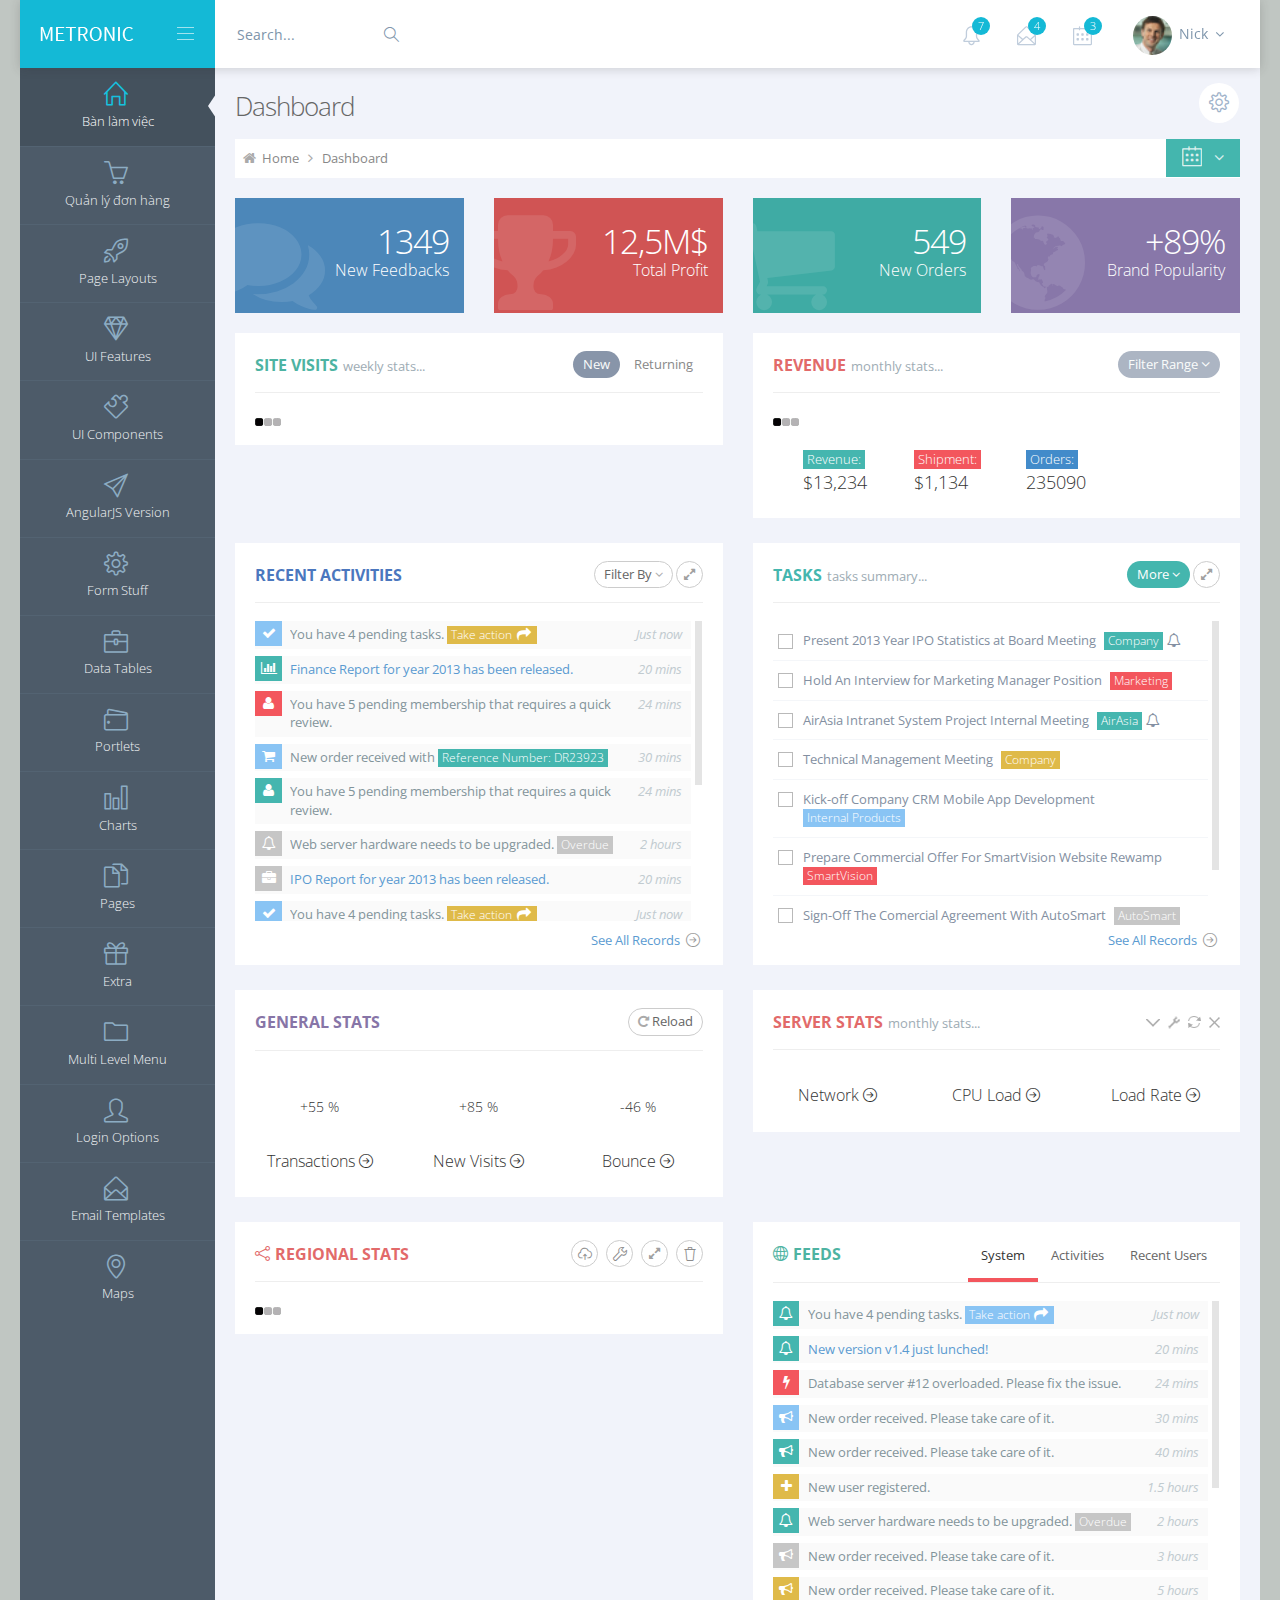
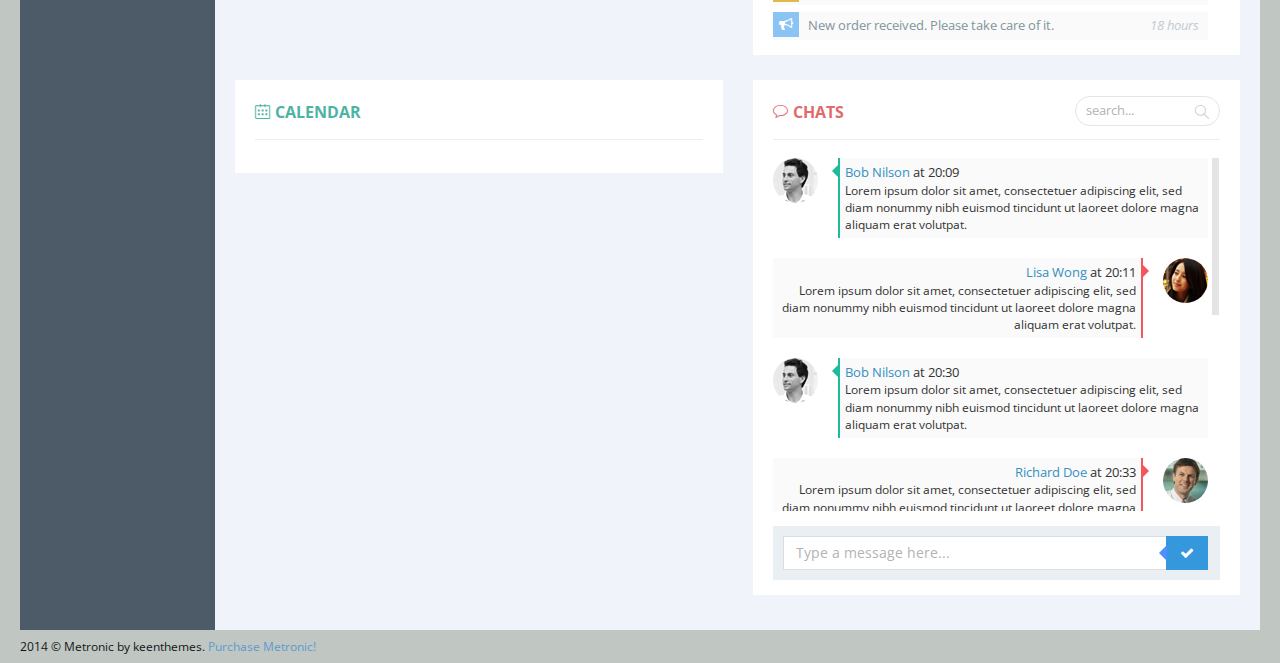
==== backend/index.html @ 4579a117 "frontend" ====
<!DOCTYPE html>
<!-- 
Template Name: Metronic - Responsive Admin Dashboard Template build with Twitter Bootstrap 3.3.4
Version: 3.9.0
Author: KeenThemes
Website: http://www.keenthemes.com/
Contact: support@keenthemes.com
Follow: www.twitter.com/keenthemes
Like: www.facebook.com/keenthemes
Purchase: http://themeforest.net/item/metronic-responsive-admin-dashboard-template/4021469?ref=keenthemes
License: You must have a valid license purchased only from themeforest(the above link) in order to legally use the theme for your project.
-->
<!--[if IE 8]> <html lang="en" class="ie8 no-js"> <![endif]-->
<!--[if IE 9]> <html lang="en" class="ie9 no-js"> <![endif]-->
<!--[if !IE]><!-->
<html lang="en" class="no-js">
<!--<![endif]-->
<!-- BEGIN HEAD -->
<head>
<meta charset="utf-8"/>
<title>Quản lý bảo hiểm</title>
<meta http-equiv="X-UA-Compatible" content="IE=edge">
<meta content="width=device-width, initial-scale=1" name="viewport"/>
<meta content="" name="description"/>
<meta content="" name="author"/>
<!-- BEGIN GLOBAL MANDATORY STYLES -->
<link href="http://fonts.googleapis.com/css?family=Open+Sans:400,300,600,700&subset=all" rel="stylesheet" type="text/css"/>
<link href="../assets/global/plugins/font-awesome/css/font-awesome.min.css" rel="stylesheet" type="text/css"/>
<link href="../assets/global/plugins/simple-line-icons/simple-line-icons.min.css" rel="stylesheet" type="text/css"/>
<link href="../assets/global/plugins/bootstrap/css/bootstrap.min.css" rel="stylesheet" type="text/css"/>
<link href="../assets/global/plugins/uniform/css/uniform.default.css" rel="stylesheet" type="text/css"/>
<link href="../assets/global/plugins/bootstrap-switch/css/bootstrap-switch.min.css" rel="stylesheet" type="text/css"/>
<!-- END GLOBAL MANDATORY STYLES -->
<!-- BEGIN PAGE LEVEL PLUGIN STYLES -->
<link href="../assets/global/plugins/bootstrap-daterangepicker/daterangepicker-bs3.css" rel="stylesheet" type="text/css"/>
<link href="../assets/global/plugins/fullcalendar/fullcalendar.min.css" rel="stylesheet" type="text/css"/>
<link href="../assets/global/plugins/jqvmap/jqvmap/jqvmap.css" rel="stylesheet" type="text/css"/>
<!-- END PAGE LEVEL PLUGIN STYLES -->
<!-- BEGIN PAGE STYLES -->
<link href="../assets/admin/pages/css/tasks.css" rel="stylesheet" type="text/css"/>
<!-- END PAGE STYLES -->
<!-- BEGIN THEME STYLES -->
<!-- DOC: To use 'rounded corners' style just load 'components-rounded.css' stylesheet instead of 'components.css' in the below style tag -->
<link href="../assets/global/css/components.css" id="style_components" rel="stylesheet" type="text/css"/>
<link href="../assets/global/css/plugins.css" rel="stylesheet" type="text/css"/>
<link href="../assets/admin/layout2/css/layout.css" rel="stylesheet" type="text/css"/>
<link href="../assets/admin/layout2/css/themes/grey.css" rel="stylesheet" type="text/css" id="style_color"/>
<link href="../assets/admin/layout2/css/custom.css" rel="stylesheet" type="text/css"/>
<!-- END THEME STYLES -->
<link rel="shortcut icon" href="favicon.ico"/>
</head>
<!-- END HEAD -->
<!-- BEGIN BODY -->
<!-- DOC: Apply "page-header-fixed-mobile" and "page-footer-fixed-mobile" class to body element to force fixed header or footer in mobile devices -->
<!-- DOC: Apply "page-sidebar-closed" class to the body and "page-sidebar-menu-closed" class to the sidebar menu element to hide the sidebar by default -->
<!-- DOC: Apply "page-sidebar-hide" class to the body to make the sidebar completely hidden on toggle -->
<!-- DOC: Apply "page-sidebar-closed-hide-logo" class to the body element to make the logo hidden on sidebar toggle -->
<!-- DOC: Apply "page-sidebar-hide" class to body element to completely hide the sidebar on sidebar toggle -->
<!-- DOC: Apply "page-sidebar-fixed" class to have fixed sidebar -->
<!-- DOC: Apply "page-footer-fixed" class to the body element to have fixed footer -->
<!-- DOC: Apply "page-sidebar-reversed" class to put the sidebar on the right side -->
<!-- DOC: Apply "page-full-width" class to the body element to have full width page without the sidebar menu -->
<body class="page-boxed page-header-fixed page-sidebar-closed-hide-logo page-container-bg-solid page-sidebar-closed-hide-logo">
<!-- BEGIN HEADER -->
<div class="page-header navbar navbar-fixed-top">
	<!-- BEGIN HEADER INNER -->
	<div class="page-header-inner container">
		<!-- BEGIN LOGO -->
		<div class="page-logo">
			<a href="index.html">
			<img src="../assets/admin/layout2/img/logo-default.png" alt="logo" class="logo-default"/>
			</a>
			<div class="menu-toggler sidebar-toggler">
				<!-- DOC: Remove the above "hide" to enable the sidebar toggler button on header -->
			</div>
		</div>
		<!-- END LOGO -->
		<!-- BEGIN RESPONSIVE MENU TOGGLER -->
		<a href="javascript:;" class="menu-toggler responsive-toggler" data-toggle="collapse" data-target=".navbar-collapse">
		</a>
		<!-- END RESPONSIVE MENU TOGGLER -->
		<!-- BEGIN PAGE ACTIONS -->
		<!-- DOC: Remove "hide" class to enable the page header actions -->
		<div class="page-actions hide">
			<div class="btn-group">
				<button type="button" class="btn btn-circle red-pink dropdown-toggle" data-toggle="dropdown">
				<i class="icon-bar-chart"></i>&nbsp;<span class="hidden-sm hidden-xs">New&nbsp;</span>&nbsp;<i class="fa fa-angle-down"></i>
				</button>
				<ul class="dropdown-menu" role="menu">
					<li>
						<a href="javascript:;">
						<i class="icon-user"></i> New User </a>
					</li>
					<li>
						<a href="javascript:;">
						<i class="icon-present"></i> New Event <span class="badge badge-success">4</span>
						</a>
					</li>
					<li>
						<a href="javascript:;">
						<i class="icon-basket"></i> New order </a>
					</li>
					<li class="divider">
					</li>
					<li>
						<a href="javascript:;">
						<i class="icon-flag"></i> Pending Orders <span class="badge badge-danger">4</span>
						</a>
					</li>
					<li>
						<a href="javascript:;">
						<i class="icon-users"></i> Pending Users <span class="badge badge-warning">12</span>
						</a>
					</li>
				</ul>
			</div>
			<div class="btn-group">
				<button type="button" class="btn btn-circle green-haze dropdown-toggle" data-toggle="dropdown">
				<i class="icon-bell"></i>&nbsp;<span class="hidden-sm hidden-xs">Post&nbsp;</span>&nbsp;<i class="fa fa-angle-down"></i>
				</button>
				<ul class="dropdown-menu" role="menu">
					<li>
						<a href="javascript:;">
						<i class="icon-docs"></i> New Post </a>
					</li>
					<li>
						<a href="javascript:;">
						<i class="icon-tag"></i> New Comment </a>
					</li>
					<li>
						<a href="javascript:;">
						<i class="icon-share"></i> Share </a>
					</li>
					<li class="divider">
					</li>
					<li>
						<a href="javascript:;">
						<i class="icon-flag"></i> Comments <span class="badge badge-success">4</span>
						</a>
					</li>
					<li>
						<a href="javascript:;">
						<i class="icon-users"></i> Feedbacks <span class="badge badge-danger">2</span>
						</a>
					</li>
				</ul>
			</div>
		</div>
		<!-- END PAGE ACTIONS -->
		<!-- BEGIN PAGE TOP -->
		<div class="page-top">
			<!-- BEGIN HEADER SEARCH BOX -->
			<!-- DOC: Apply "search-form-expanded" right after the "search-form" class to have half expanded search box -->
			<form class="search-form search-form-expanded" action="extra_search.html" method="GET">
				<div class="input-group">
					<input type="text" class="form-control" placeholder="Search..." name="query">
					<span class="input-group-btn">
					<a href="javascript:;" class="btn submit"><i class="icon-magnifier"></i></a>
					</span>
				</div>
			</form>
			<!-- END HEADER SEARCH BOX -->
			<!-- BEGIN TOP NAVIGATION MENU -->
			<div class="top-menu">
				<ul class="nav navbar-nav pull-right">
					<!-- BEGIN NOTIFICATION DROPDOWN -->
					<!-- DOC: Apply "dropdown-dark" class after below "dropdown-extended" to change the dropdown styte -->
					<li class="dropdown dropdown-extended dropdown-notification" id="header_notification_bar">
						<a href="javascript:;" class="dropdown-toggle" data-toggle="dropdown" data-hover="dropdown" data-close-others="true">
						<i class="icon-bell"></i>
						<span class="badge badge-default">
						7 </span>
						</a>
						<ul class="dropdown-menu">
							<li class="external">
								<h3><span class="bold">12 pending</span> notifications</h3>
								<a href="extra_profile.html">view all</a>
							</li>
							<li>
								<ul class="dropdown-menu-list scroller" style="height: 250px;" data-handle-color="#637283">
									<li>
										<a href="javascript:;">
										<span class="time">just now</span>
										<span class="details">
										<span class="label label-sm label-icon label-success">
										<i class="fa fa-plus"></i>
										</span>
										New user registered. </span>
										</a>
									</li>
									<li>
										<a href="javascript:;">
										<span class="time">3 mins</span>
										<span class="details">
										<span class="label label-sm label-icon label-danger">
										<i class="fa fa-bolt"></i>
										</span>
										Server #12 overloaded. </span>
										</a>
									</li>
									<li>
										<a href="javascript:;">
										<span class="time">10 mins</span>
										<span class="details">
										<span class="label label-sm label-icon label-warning">
										<i class="fa fa-bell-o"></i>
										</span>
										Server #2 not responding. </span>
										</a>
									</li>
									<li>
										<a href="javascript:;">
										<span class="time">14 hrs</span>
										<span class="details">
										<span class="label label-sm label-icon label-info">
										<i class="fa fa-bullhorn"></i>
										</span>
										Application error. </span>
										</a>
									</li>
									<li>
										<a href="javascript:;">
										<span class="time">2 days</span>
										<span class="details">
										<span class="label label-sm label-icon label-danger">
										<i class="fa fa-bolt"></i>
										</span>
										Database overloaded 68%. </span>
										</a>
									</li>
									<li>
										<a href="javascript:;">
										<span class="time">3 days</span>
										<span class="details">
										<span class="label label-sm label-icon label-danger">
										<i class="fa fa-bolt"></i>
										</span>
										A user IP blocked. </span>
										</a>
									</li>
									<li>
										<a href="javascript:;">
										<span class="time">4 days</span>
										<span class="details">
										<span class="label label-sm label-icon label-warning">
										<i class="fa fa-bell-o"></i>
										</span>
										Storage Server #4 not responding dfdfdfd. </span>
										</a>
									</li>
									<li>
										<a href="javascript:;">
										<span class="time">5 days</span>
										<span class="details">
										<span class="label label-sm label-icon label-info">
										<i class="fa fa-bullhorn"></i>
										</span>
										System Error. </span>
										</a>
									</li>
									<li>
										<a href="javascript:;">
										<span class="time">9 days</span>
										<span class="details">
										<span class="label label-sm label-icon label-danger">
										<i class="fa fa-bolt"></i>
										</span>
										Storage server failed. </span>
										</a>
									</li>
								</ul>
							</li>
						</ul>
					</li>
					<!-- END NOTIFICATION DROPDOWN -->
					<!-- BEGIN INBOX DROPDOWN -->
					<!-- DOC: Apply "dropdown-dark" class after below "dropdown-extended" to change the dropdown styte -->
					<li class="dropdown dropdown-extended dropdown-inbox" id="header_inbox_bar">
						<a href="javascript:;" class="dropdown-toggle" data-toggle="dropdown" data-hover="dropdown" data-close-others="true">
						<i class="icon-envelope-open"></i>
						<span class="badge badge-default">
						4 </span>
						</a>
						<ul class="dropdown-menu">
							<li class="external">
								<h3>You have <span class="bold">7 New</span> Messages</h3>
								<a href="page_inbox.html">view all</a>
							</li>
							<li>
								<ul class="dropdown-menu-list scroller" style="height: 275px;" data-handle-color="#637283">
									<li>
										<a href="inbox.html?a=view">
										<span class="photo">
										<img src="../assets/admin/layout3/img/avatar2.jpg" class="img-circle" alt="">
										</span>
										<span class="subject">
										<span class="from">
										Lisa Wong </span>
										<span class="time">Just Now </span>
										</span>
										<span class="message">
										Vivamus sed auctor nibh congue nibh. auctor nibh auctor nibh... </span>
										</a>
									</li>
									<li>
										<a href="inbox.html?a=view">
										<span class="photo">
										<img src="../assets/admin/layout3/img/avatar3.jpg" class="img-circle" alt="">
										</span>
										<span class="subject">
										<span class="from">
										Richard Doe </span>
										<span class="time">16 mins </span>
										</span>
										<span class="message">
										Vivamus sed congue nibh auctor nibh congue nibh. auctor nibh auctor nibh... </span>
										</a>
									</li>
									<li>
										<a href="inbox.html?a=view">
										<span class="photo">
										<img src="../assets/admin/layout3/img/avatar1.jpg" class="img-circle" alt="">
										</span>
										<span class="subject">
										<span class="from">
										Bob Nilson </span>
										<span class="time">2 hrs </span>
										</span>
										<span class="message">
										Vivamus sed nibh auctor nibh congue nibh. auctor nibh auctor nibh... </span>
										</a>
									</li>
									<li>
										<a href="inbox.html?a=view">
										<span class="photo">
										<img src="../assets/admin/layout3/img/avatar2.jpg" class="img-circle" alt="">
										</span>
										<span class="subject">
										<span class="from">
										Lisa Wong </span>
										<span class="time">40 mins </span>
										</span>
										<span class="message">
										Vivamus sed auctor 40% nibh congue nibh... </span>
										</a>
									</li>
									<li>
										<a href="inbox.html?a=view">
										<span class="photo">
										<img src="../assets/admin/layout3/img/avatar3.jpg" class="img-circle" alt="">
										</span>
										<span class="subject">
										<span class="from">
										Richard Doe </span>
										<span class="time">46 mins </span>
										</span>
										<span class="message">
										Vivamus sed congue nibh auctor nibh congue nibh. auctor nibh auctor nibh... </span>
										</a>
									</li>
								</ul>
							</li>
						</ul>
					</li>
					<!-- END INBOX DROPDOWN -->
					<!-- BEGIN TODO DROPDOWN -->
					<!-- DOC: Apply "dropdown-dark" class after below "dropdown-extended" to change the dropdown styte -->
					<li class="dropdown dropdown-extended dropdown-tasks" id="header_task_bar">
						<a href="javascript:;" class="dropdown-toggle" data-toggle="dropdown" data-hover="dropdown" data-close-others="true">
						<i class="icon-calendar"></i>
						<span class="badge badge-default">
						3 </span>
						</a>
						<ul class="dropdown-menu extended tasks">
							<li class="external">
								<h3>You have <span class="bold">12 pending</span> tasks</h3>
								<a href="page_todo.html">view all</a>
							</li>
							<li>
								<ul class="dropdown-menu-list scroller" style="height: 275px;" data-handle-color="#637283">
									<li>
										<a href="javascript:;">
										<span class="task">
										<span class="desc">New release v1.2 </span>
										<span class="percent">30%</span>
										</span>
										<span class="progress">
										<span style="width: 40%;" class="progress-bar progress-bar-success" aria-valuenow="40" aria-valuemin="0" aria-valuemax="100"><span class="sr-only">40% Complete</span></span>
										</span>
										</a>
									</li>
									<li>
										<a href="javascript:;">
										<span class="task">
										<span class="desc">Application deployment</span>
										<span class="percent">65%</span>
										</span>
										<span class="progress">
										<span style="width: 65%;" class="progress-bar progress-bar-danger" aria-valuenow="65" aria-valuemin="0" aria-valuemax="100"><span class="sr-only">65% Complete</span></span>
										</span>
										</a>
									</li>
									<li>
										<a href="javascript:;">
										<span class="task">
										<span class="desc">Mobile app release</span>
										<span class="percent">98%</span>
										</span>
										<span class="progress">
										<span style="width: 98%;" class="progress-bar progress-bar-success" aria-valuenow="98" aria-valuemin="0" aria-valuemax="100"><span class="sr-only">98% Complete</span></span>
										</span>
										</a>
									</li>
									<li>
										<a href="javascript:;">
										<span class="task">
										<span class="desc">Database migration</span>
										<span class="percent">10%</span>
										</span>
										<span class="progress">
										<span style="width: 10%;" class="progress-bar progress-bar-warning" aria-valuenow="10" aria-valuemin="0" aria-valuemax="100"><span class="sr-only">10% Complete</span></span>
										</span>
										</a>
									</li>
									<li>
										<a href="javascript:;">
										<span class="task">
										<span class="desc">Web server upgrade</span>
										<span class="percent">58%</span>
										</span>
										<span class="progress">
										<span style="width: 58%;" class="progress-bar progress-bar-info" aria-valuenow="58" aria-valuemin="0" aria-valuemax="100"><span class="sr-only">58% Complete</span></span>
										</span>
										</a>
									</li>
									<li>
										<a href="javascript:;">
										<span class="task">
										<span class="desc">Mobile development</span>
										<span class="percent">85%</span>
										</span>
										<span class="progress">
										<span style="width: 85%;" class="progress-bar progress-bar-success" aria-valuenow="85" aria-valuemin="0" aria-valuemax="100"><span class="sr-only">85% Complete</span></span>
										</span>
										</a>
									</li>
									<li>
										<a href="javascript:;">
										<span class="task">
										<span class="desc">New UI release</span>
										<span class="percent">38%</span>
										</span>
										<span class="progress progress-striped">
										<span style="width: 38%;" class="progress-bar progress-bar-important" aria-valuenow="18" aria-valuemin="0" aria-valuemax="100"><span class="sr-only">38% Complete</span></span>
										</span>
										</a>
									</li>
								</ul>
							</li>
						</ul>
					</li>
					<!-- END TODO DROPDOWN -->
					<!-- BEGIN USER LOGIN DROPDOWN -->
					<!-- DOC: Apply "dropdown-dark" class after below "dropdown-extended" to change the dropdown styte -->
					<li class="dropdown dropdown-user">
						<a href="javascript:;" class="dropdown-toggle" data-toggle="dropdown" data-hover="dropdown" data-close-others="true">
						<img alt="" class="img-circle" src="../assets/admin/layout2/img/avatar3_small.jpg"/>
						<span class="username username-hide-on-mobile">
						Nick </span>
						<i class="fa fa-angle-down"></i>
						</a>
						<ul class="dropdown-menu dropdown-menu-default">
							<li>
								<a href="extra_profile.html">
								<i class="icon-user"></i> My Profile </a>
							</li>
							<li>
								<a href="page_calendar.html">
								<i class="icon-calendar"></i> My Calendar </a>
							</li>
							<li>
								<a href="inbox.html">
								<i class="icon-envelope-open"></i> My Inbox <span class="badge badge-danger">
								3 </span>
								</a>
							</li>
							<li>
								<a href="page_todo.html">
								<i class="icon-rocket"></i> My Tasks <span class="badge badge-success">
								7 </span>
								</a>
							</li>
							<li class="divider">
							</li>
							<li>
								<a href="extra_lock.html">
								<i class="icon-lock"></i> Lock Screen </a>
							</li>
							<li>
								<a href="login.html">
								<i class="icon-key"></i> Log Out </a>
							</li>
						</ul>
					</li>
					<!-- END USER LOGIN DROPDOWN -->
				</ul>
			</div>
			<!-- END TOP NAVIGATION MENU -->
		</div>
		<!-- END PAGE TOP -->
	</div>
	<!-- END HEADER INNER -->
</div>
<!-- END HEADER -->
<div class="clearfix">
</div>
<!-- BEGIN CONTAINER -->
<div class="container">
	<div class="page-container">
		<!-- BEGIN SIDEBAR -->
		<div class="page-sidebar-wrapper">
			<!-- DOC: Set data-auto-scroll="false" to disable the sidebar from auto scrolling/focusing -->
			<!-- DOC: Change data-auto-speed="200" to adjust the sub menu slide up/down speed -->
			<div class="page-sidebar navbar-collapse collapse">
				<!-- BEGIN SIDEBAR MENU -->
				<!-- DOC: Apply "page-sidebar-menu-light" class right after "page-sidebar-menu" to enable light sidebar menu style(without borders) -->
				<!-- DOC: Apply "page-sidebar-menu-hover-submenu" class right after "page-sidebar-menu" to enable hoverable(hover vs accordion) sub menu mode -->
				<!-- DOC: Apply "page-sidebar-menu-closed" class right after "page-sidebar-menu" to collapse("page-sidebar-closed" class must be applied to the body element) the sidebar sub menu mode -->
				<!-- DOC: Set data-auto-scroll="false" to disable the sidebar from auto scrolling/focusing -->
				<!-- DOC: Set data-keep-expand="true" to keep the submenues expanded -->
				<!-- DOC: Set data-auto-speed="200" to adjust the sub menu slide up/down speed -->
				<ul class="page-sidebar-menu page-sidebar-menu-hover-submenu " data-keep-expanded="false" data-auto-scroll="true" data-slide-speed="200">
					<li class="start active ">
						<a href="index.html">
						<i class="icon-home"></i>
						<span class="title">Bàn làm việc</span>
						<span class="selected"></span>
						</a>
					</li>
					<li>
						<a href="javascript:;">
						<i class="icon-basket"></i>
						<span class="title">Quản lý đơn hàng</span>
						<span class="arrow "></span>
						</a>
						<ul class="sub-menu">
							<li>
								<a href="ecommerce_index.html">
								<i class="icon-home"></i>
								Bàn làm việc</a>
							</li>
							<li>
								<a href="ecommerce_orders.html">
								<i class="icon-basket"></i>
								Orders</a>
							</li>
							<li>
								<a href="ecommerce_orders_view.html">
								<i class="icon-tag"></i>
								Order View</a>
							</li>
							<li>
								<a href="ecommerce_products.html">
								<i class="icon-handbag"></i>
								Products</a>
							</li>
							<li>
								<a href="ecommerce_products_edit.html">
								<i class="icon-pencil"></i>
								Product Edit</a>
							</li>
						</ul>
					</li>
					<li>
						<a href="javascript:;">
						<i class="icon-rocket"></i>
						<span class="title">Page Layouts</span>
						<span class="arrow "></span>
						</a>
						<ul class="sub-menu">
							<li>
								<a href="layout_fontawesome_icons.html">
								<span class="badge badge-roundless badge-danger">new</span>Layout with Fontawesome Icons</a>
							</li>
							<li>
								<a href="layout_glyphicons.html">
								Layout with Glyphicon</a>
							</li>
							<li>
								<a href="layout_full_height_content.html">
								<span class="badge badge-roundless badge-warning">new</span>Full Height Content</a>
							</li>
							<li>
								<a href="layout_sidebar_reversed.html">
								<span class="badge badge-roundless badge-warning">new</span>Right Sidebar Page</a>
							</li>
							<li>
								<a href="layout_sidebar_fixed.html">
								Sidebar Fixed Page</a>
							</li>
							<li>
								<a href="layout_sidebar_closed.html">
								Sidebar Closed Page</a>
							</li>
							<li>
								<a href="layout_ajax.html">
								Content Loading via Ajax</a>
							</li>
							<li>
								<a href="layout_disabled_menu.html">
								Disabled Menu Links</a>
							</li>
							<li>
								<a href="layout_blank_page.html">
								Blank Page</a>
							</li>
							<li>
								<a href="layout_fluid_page.html">
								Fluid Page</a>
							</li>
							<li>
								<a href="layout_language_bar.html">
								Language Switch Bar</a>
							</li>
						</ul>
					</li>
					<li>
						<a href="javascript:;">
						<i class="icon-diamond"></i>
						<span class="title">UI Features</span>
						<span class="arrow "></span>
						</a>
						<ul class="sub-menu">
							<li>
								<a href="ui_general.html">
								General Components</a>
							</li>
							<li>
								<a href="ui_buttons.html">
								Buttons</a>
							</li>
							<li>
								<a href="ui_icons.html">
								<span class="badge badge-roundless badge-danger">new</span>Font Icons</a>
							</li>
							<li>
								<a href="ui_colors.html">
								Flat UI Colors</a>
							</li>
							<li>
								<a href="ui_typography.html">
								Typography</a>
							</li>
							<li>
								<a href="ui_tabs_accordions_navs.html">
								Tabs, Accordions & Navs</a>
							</li>
							<li>
								<a href="ui_tree.html">
								<span class="badge badge-roundless badge-danger">new</span>Tree View</a>
							</li>
							<li>
								<a href="ui_page_progress_style_1.html">
								<span class="badge badge-roundless badge-warning">new</span>Page Progress Bar</a>
							</li>
							<li>
								<a href="ui_blockui.html">
								Block UI</a>
							</li>
							<li>
								<a href="ui_bootstrap_growl.html">
								<span class="badge badge-roundless badge-warning">new</span>Bootstrap Growl Notifications</a>
							</li>
							<li>
								<a href="ui_notific8.html">
								Notific8 Notifications</a>
							</li>
							<li>
								<a href="ui_toastr.html">
								Toastr Notifications</a>
							</li>
							<li>
								<a href="ui_alert_dialog_api.html">
								<span class="badge badge-roundless badge-danger">new</span>Alerts & Dialogs API</a>
							</li>
							<li>
								<a href="ui_session_timeout.html">
								Session Timeout</a>
							</li>
							<li>
								<a href="ui_idle_timeout.html">
								User Idle Timeout</a>
							</li>
							<li>
								<a href="ui_modals.html">
								Modals</a>
							</li>
							<li>
								<a href="ui_extended_modals.html">
								Extended Modals</a>
							</li>
							<li>
								<a href="ui_tiles.html">
								Tiles</a>
							</li>
							<li>
								<a href="ui_datepaginator.html">
								<span class="badge badge-roundless badge-success">new</span>Date Paginator</a>
							</li>
							<li>
								<a href="ui_nestable.html">
								Nestable List</a>
							</li>
						</ul>
					</li>
					<li>
						<a href="javascript:;">
						<i class="icon-puzzle"></i>
						<span class="title">UI Components</span>
						<span class="arrow "></span>
						</a>
						<ul class="sub-menu">
							<li>
								<a href="components_pickers.html">
								Date & Time Pickers</a>
							</li>
							<li>
								<a href="components_context_menu.html">
								Context Menu</a>
							</li>
							<li>
								<a href="components_dropdowns.html">
								Custom Dropdowns</a>
							</li>
							<li>
								<a href="components_form_tools.html">
								Form Widgets & Tools</a>
							</li>
							<li>
								<a href="components_form_tools2.html">
								Form Widgets & Tools 2</a>
							</li>
							<li>
								<a href="components_editors.html">
								Markdown & WYSIWYG Editors</a>
							</li>
							<li>
								<a href="components_ion_sliders.html">
								Ion Range Sliders</a>
							</li>
							<li>
								<a href="components_noui_sliders.html">
								NoUI Range Sliders</a>
							</li>
							<li>
								<a href="components_jqueryui_sliders.html">
								jQuery UI Sliders</a>
							</li>
							<li>
								<a href="components_knob_dials.html">
								Knob Circle Dials</a>
							</li>
						</ul>
					</li>
					<!-- BEGIN ANGULARJS LINK -->
					<li class="tooltips" data-container="body" data-placement="right" data-html="true" data-original-title="AngularJS version demo">
						<a href="angularjs" target="_blank">
						<i class="icon-paper-plane"></i>
						<span class="title">
						AngularJS Version </span>
						</a>
					</li>
					<!-- END ANGULARJS LINK -->
					<li>
						<a href="javascript:;">
						<i class="icon-settings"></i>
						<span class="title">Form Stuff</span>
						<span class="arrow "></span>
						</a>
						<ul class="sub-menu">
							<li>
								<a href="form_controls_md.html">
								<span class="badge badge-roundless badge-danger">new</span>Material Design<br>
								Form Controls</a>
							</li>
							<li>
								<a href="form_controls.html">
								Bootstrap<br>
								Form Controls</a>
							</li>
							<li>
								<a href="form_icheck.html">
								iCheck Controls</a>
							</li>
							<li>
								<a href="form_layouts.html">
								Form Layouts</a>
							</li>
							<li>
								<a href="form_editable.html">
								<span class="badge badge-roundless badge-warning">new</span>Form X-editable</a>
							</li>
							<li>
								<a href="form_wizard.html">
								Form Wizard</a>
							</li>
							<li>
								<a href="form_validation.html">
								Form Validation</a>
							</li>
							<li>
								<a href="form_image_crop.html">
								<span class="badge badge-roundless badge-danger">new</span>Image Cropping</a>
							</li>
							<li>
								<a href="form_fileupload.html">
								Multiple File Upload</a>
							</li>
							<li>
								<a href="form_dropzone.html">
								Dropzone File Upload</a>
							</li>
						</ul>
					</li>
					<li>
						<a href="javascript:;">
						<i class="icon-briefcase"></i>
						<span class="title">Data Tables</span>
						<span class="arrow "></span>
						</a>
						<ul class="sub-menu">
							<li>
								<a href="table_basic.html">
								Basic Datatables</a>
							</li>
							<li>
								<a href="table_tree.html">
								Tree Datatables</a>
							</li>
							<li>
								<a href="table_responsive.html">
								Responsive Datatables</a>
							</li>
							<li>
								<a href="table_managed.html">
								Managed Datatables</a>
							</li>
							<li>
								<a href="table_editable.html">
								Editable Datatables</a>
							</li>
							<li>
								<a href="table_advanced.html">
								Advanced Datatables</a>
							</li>
							<li>
								<a href="table_ajax.html">
								Ajax Datatables</a>
							</li>
						</ul>
					</li>
					<li>
						<a href="javascript:;">
						<i class="icon-wallet"></i>
						<span class="title">Portlets</span>
						<span class="arrow "></span>
						</a>
						<ul class="sub-menu">
							<li>
								<a href="portlet_general.html">
								General Portlets</a>
							</li>
							<li>
								<a href="portlet_general2.html">
								<span class="badge badge-roundless badge-danger">new</span>New Portlets #1</a>
							</li>
							<li>
								<a href="portlet_general3.html">
								<span class="badge badge-roundless badge-danger">new</span>New Portlets #2</a>
							</li>
							<li>
								<a href="portlet_ajax.html">
								Ajax Portlets</a>
							</li>
							<li>
								<a href="portlet_draggable.html">
								Draggable Portlets</a>
							</li>
						</ul>
					</li>
					<li>
						<a href="javascript:;">
						<i class="icon-bar-chart"></i>
						<span class="title">Charts</span>
						<span class="arrow "></span>
						</a>
						<ul class="sub-menu">
							<li>
								<a href="charts_amcharts.html">
								amChart</a>
							</li>
							<li>
								<a href="charts_flotcharts.html">
								Flotchart</a>
							</li>
						</ul>
					</li>
					<li>
						<a href="javascript:;">
						<i class="icon-docs"></i>
						<span class="title">Pages</span>
						<span class="arrow "></span>
						</a>
						<ul class="sub-menu">
							<li>
								<a href="page_timeline.html">
								<i class="icon-paper-plane"></i>
								<span class="badge badge-warning">2</span>New Timeline</a>
							</li>
							<li>
								<a href="extra_profile.html">
								<i class="icon-user-following"></i>
								<span class="badge badge-success badge-roundless">new</span>New User Profile</a>
							</li>
							<li>
								<a href="page_todo.html">
								<i class="icon-hourglass"></i>
								<span class="badge badge-danger">4</span>Todo</a>
							</li>
							<li>
								<a href="inbox.html">
								<i class="icon-envelope"></i>
								<span class="badge badge-danger">4</span>Inbox</a>
							</li>
							<li>
								<a href="extra_faq.html">
								<i class="icon-info"></i>
								FAQ</a>
							</li>
							<li>
								<a href="page_portfolio.html">
								<i class="icon-feed"></i>
								Portfolio</a>
							</li>
							<li>
								<a href="page_coming_soon.html">
								<i class="icon-flag"></i>
								Coming Soon</a>
							</li>
							<li>
								<a href="page_calendar.html">
								<i class="icon-calendar"></i>
								<span class="badge badge-danger">14</span>Calendar</a>
							</li>
							<li>
								<a href="extra_invoice.html">
								<i class="icon-flag"></i>
								Invoice</a>
							</li>
							<li>
								<a href="page_blog.html">
								<i class="icon-speech"></i>
								Blog</a>
							</li>
							<li>
								<a href="page_blog_item.html">
								<i class="icon-link"></i>
								Blog Post</a>
							</li>
							<li>
								<a href="page_news.html">
								<i class="icon-eye"></i>
								<span class="badge badge-success">9</span>News</a>
							</li>
							<li>
								<a href="page_news_item.html">
								<i class="icon-bell"></i>
								News View</a>
							</li>
							<li>
								<a href="page_timeline_old.html">
								<i class="icon-paper-plane"></i>
								<span class="badge badge-warning">2</span>Old Timeline</a>
							</li>
							<li>
								<a href="extra_profile_old.html">
								<i class="icon-user"></i>
								Old User Profile</a>
							</li>
						</ul>
					</li>
					<li>
						<a href="javascript:;">
						<i class="icon-present"></i>
						<span class="title">Extra</span>
						<span class="arrow "></span>
						</a>
						<ul class="sub-menu">
							<li>
								<a href="page_about.html">
								About Us</a>
							</li>
							<li>
								<a href="page_contact.html">
								Contact Us</a>
							</li>
							<li>
								<a href="extra_search.html">
								Search Results</a>
							</li>
							<li>
								<a href="extra_pricing_table.html">
								Pricing Tables</a>
							</li>
							<li>
								<a href="extra_404_option1.html">
								404 Page Option 1</a>
							</li>
							<li>
								<a href="extra_404_option2.html">
								404 Page Option 2</a>
							</li>
							<li>
								<a href="extra_404_option3.html">
								404 Page Option 3</a>
							</li>
							<li>
								<a href="extra_500_option1.html">
								500 Page Option 1</a>
							</li>
							<li>
								<a href="extra_500_option2.html">
								500 Page Option 2</a>
							</li>
						</ul>
					</li>
					<li>
						<a href="javascript:;">
						<i class="icon-folder"></i>
						<span class="title">Multi Level Menu</span>
						<span class="arrow "></span>
						</a>
						<ul class="sub-menu">
							<li>
								<a href="javascript:;">
								<i class="icon-settings"></i> Item 1 <span class="arrow"></span>
								</a>
								<ul class="sub-menu">
									<li>
										<a href="javascript:;">
										<i class="icon-user"></i>
										Sample Link 1 <span class="arrow"></span>
										</a>
										<ul class="sub-menu">
											<li>
												<a href="#"><i class="icon-power"></i> Sample Link 1</a>
											</li>
											<li>
												<a href="#"><i class="icon-paper-plane"></i> Sample Link 1</a>
											</li>
											<li>
												<a href="#"><i class="icon-star"></i> Sample Link 1</a>
											</li>
										</ul>
									</li>
									<li>
										<a href="#"><i class="icon-camera"></i> Sample Link 1</a>
									</li>
									<li>
										<a href="#"><i class="icon-link"></i> Sample Link 2</a>
									</li>
									<li>
										<a href="#"><i class="icon-pointer"></i> Sample Link 3</a>
									</li>
								</ul>
							</li>
							<li>
								<a href="javascript:;">
								<i class="icon-globe"></i> Item 2 <span class="arrow"></span>
								</a>
								<ul class="sub-menu">
									<li>
										<a href="#"><i class="icon-tag"></i> Sample Link 1</a>
									</li>
									<li>
										<a href="#"><i class="icon-pencil"></i> Sample Link 1</a>
									</li>
									<li>
										<a href="#"><i class="icon-graph"></i> Sample Link 1</a>
									</li>
								</ul>
							</li>
							<li>
								<a href="#">
								<i class="icon-bar-chart"></i>
								Item 3 </a>
							</li>
						</ul>
					</li>
					<li>
						<a href="javascript:;">
						<i class="icon-user"></i>
						<span class="title">Login Options</span>
						<span class="arrow "></span>
						</a>
						<ul class="sub-menu">
							<li>
								<a href="login.html">
								Login Form 1</a>
							</li>
							<li>
								<a href="login_2.html">
								Login Form 2</a>
							</li>
							<li>
								<a href="login_3.html">
								Login Form 3</a>
							</li>
							<li>
								<a href="login_soft.html">
								Login Form 4</a>
							</li>
							<li>
								<a href="extra_lock.html">
								Lock Screen 1</a>
							</li>
							<li>
								<a href="extra_lock2.html">
								Lock Screen 2</a>
							</li>
						</ul>
					</li>
					<li>
						<a href="javascript:;">
						<i class="icon-envelope-open"></i>
						<span class="title">Email Templates</span>
						<span class="arrow "></span>
						</a>
						<ul class="sub-menu">
							<li>
								<a href="email_template1/index.html">
								New Email Template 1</a>
							</li>
							<li>
								<a href="email_template2/index.html">
								New Email Template 2</a>
							</li>
							<li>
								<a href="email_template3/index.html">
								New Email Template 3</a>
							</li>
							<li>
								<a href="email_template4/index.html">
								New Email Template 4</a>
							</li>
							<li>
								<a href="email_newsletter.html">
								Old Email Template 1</a>
							</li>
							<li>
								<a href="email_system.html">
								Old Email Template 2</a>
							</li>
						</ul>
					</li>
					<li class="last ">
						<a href="javascript:;">
						<i class="icon-pointer"></i>
						<span class="title">Maps</span>
						<span class="arrow "></span>
						</a>
						<ul class="sub-menu">
							<li>
								<a href="maps_google.html">
								Google Maps</a>
							</li>
							<li>
								<a href="maps_vector.html">
								Vector Maps</a>
							</li>
						</ul>
					</li>
				</ul>
				<!-- END SIDEBAR MENU -->
			</div>
		</div>
		<!-- END SIDEBAR -->
		<!-- BEGIN CONTENT -->
		<div class="page-content-wrapper">
			<div class="page-content">
				<!-- BEGIN SAMPLE PORTLET CONFIGURATION MODAL FORM-->
				<div class="modal fade" id="portlet-config" tabindex="-1" role="dialog" aria-labelledby="myModalLabel" aria-hidden="true">
					<div class="modal-dialog">
						<div class="modal-content">
							<div class="modal-header">
								<button type="button" class="close" data-dismiss="modal" aria-hidden="true"></button>
								<h4 class="modal-title">Modal title</h4>
							</div>
							<div class="modal-body">
								 Widget settings form goes here
							</div>
							<div class="modal-footer">
								<button type="button" class="btn blue">Save changes</button>
								<button type="button" class="btn default" data-dismiss="modal">Close</button>
							</div>
						</div>
						<!-- /.modal-content -->
					</div>
					<!-- /.modal-dialog -->
				</div>
				<!-- /.modal -->
				<!-- END SAMPLE PORTLET CONFIGURATION MODAL FORM-->
				<!-- BEGIN STYLE CUSTOMIZER -->
				<div class="theme-panel">
					<div class="toggler tooltips" data-container="body" data-placement="left" data-html="true" data-original-title="Click to open advance theme customizer panel">
						<i class="icon-settings"></i>
					</div>
					<div class="toggler-close">
						<i class="icon-close"></i>
					</div>
					<div class="theme-options">
						<div class="theme-option theme-colors clearfix">
							<span>
							THEME COLOR </span>
							<ul>
								<li class="color-default current tooltips" data-style="default" data-container="body" data-original-title="Default">
								</li>
								<li class="color-grey tooltips" data-style="grey" data-container="body" data-original-title="Grey">
								</li>
								<li class="color-blue tooltips" data-style="blue" data-container="body" data-original-title="Blue">
								</li>
								<li class="color-dark tooltips" data-style="dark" data-container="body" data-original-title="Dark">
								</li>
								<li class="color-light tooltips" data-style="light" data-container="body" data-original-title="Light">
								</li>
							</ul>
						</div>
						<div class="theme-option">
							<span>
							Theme Style </span>
							<select class="layout-style-option form-control input-small">
								<option value="square" selected="selected">Square corners</option>
								<option value="rounded">Rounded corners</option>
							</select>
						</div>
						<div class="theme-option">
							<span>
							Layout </span>
							<select class="layout-option form-control input-small">
								<option value="fluid" selected="selected">Fluid</option>
								<option value="boxed">Boxed</option>
							</select>
						</div>
						<div class="theme-option">
							<span>
							Header </span>
							<select class="page-header-option form-control input-small">
								<option value="fixed" selected="selected">Fixed</option>
								<option value="default">Default</option>
							</select>
						</div>
						<div class="theme-option">
							<span>
							Top Dropdown</span>
							<select class="page-header-top-dropdown-style-option form-control input-small">
								<option value="light" selected="selected">Light</option>
								<option value="dark">Dark</option>
							</select>
						</div>
						<div class="theme-option">
							<span>
							Sidebar Mode</span>
							<select class="sidebar-option form-control input-small">
								<option value="fixed">Fixed</option>
								<option value="default" selected="selected">Default</option>
							</select>
						</div>
						<div class="theme-option">
							<span>
							Sidebar Style</span>
							<select class="sidebar-style-option form-control input-small">
								<option value="default" selected="selected">Default</option>
								<option value="compact">Compact</option>
							</select>
						</div>
						<div class="theme-option">
							<span>
							Sidebar Menu </span>
							<select class="sidebar-menu-option form-control input-small">
								<option value="accordion" selected="selected">Accordion</option>
								<option value="hover">Hover</option>
							</select>
						</div>
						<div class="theme-option">
							<span>
							Sidebar Position </span>
							<select class="sidebar-pos-option form-control input-small">
								<option value="left" selected="selected">Left</option>
								<option value="right">Right</option>
							</select>
						</div>
						<div class="theme-option">
							<span>
							Footer </span>
							<select class="page-footer-option form-control input-small">
								<option value="fixed">Fixed</option>
								<option value="default" selected="selected">Default</option>
							</select>
						</div>
					</div>
				</div>
				<!-- END STYLE CUSTOMIZER -->
				<!-- BEGIN PAGE HEADER-->
				<h3 class="page-title">
				Dashboard</h3>
				<div class="page-bar">
					<ul class="page-breadcrumb">
						<li>
							<i class="fa fa-home"></i>
							<a href="index.html">Home</a>
							<i class="fa fa-angle-right"></i>
						</li>
						<li>
							<a href="#">Dashboard</a>
						</li>
					</ul>
					<div class="page-toolbar">
						<div id="dashboard-report-range" class="tooltips btn btn-fit-height btn-sm green-haze btn-dashboard-daterange" data-container="body" data-placement="left" data-original-title="Change dashboard date range">
							<i class="icon-calendar"></i>
							&nbsp;&nbsp; <i class="fa fa-angle-down"></i>
							<!-- uncomment this to display selected daterange in the button 
&nbsp; <span class="thin uppercase visible-lg-inline-block"></span>&nbsp;
<i class="fa fa-angle-down"></i>
 -->
						</div>
					</div>
				</div>
				<!-- END PAGE HEADER-->
				<!-- BEGIN DASHBOARD STATS -->
				<div class="row">
					<div class="col-lg-3 col-md-3 col-sm-6 col-xs-12">
						<a class="dashboard-stat dashboard-stat-light blue-soft" href="javascript:;">
						<div class="visual">
							<i class="fa fa-comments"></i>
						</div>
						<div class="details">
							<div class="number">
								 1349
							</div>
							<div class="desc">
								 New Feedbacks
							</div>
						</div>
						</a>
					</div>
					<div class="col-lg-3 col-md-3 col-sm-6 col-xs-12">
						<a class="dashboard-stat dashboard-stat-light red-soft" href="javascript:;">
						<div class="visual">
							<i class="fa fa-trophy"></i>
						</div>
						<div class="details">
							<div class="number">
								 12,5M$
							</div>
							<div class="desc">
								 Total Profit
							</div>
						</div>
						</a>
					</div>
					<div class="col-lg-3 col-md-3 col-sm-6 col-xs-12">
						<a class="dashboard-stat dashboard-stat-light green-soft" href="javascript:;">
						<div class="visual">
							<i class="fa fa-shopping-cart"></i>
						</div>
						<div class="details">
							<div class="number">
								 549
							</div>
							<div class="desc">
								 New Orders
							</div>
						</div>
						</a>
					</div>
					<div class="col-lg-3 col-md-3 col-sm-6 col-xs-12">
						<a class="dashboard-stat dashboard-stat-light purple-soft" href="javascript:;">
						<div class="visual">
							<i class="fa fa-globe"></i>
						</div>
						<div class="details">
							<div class="number">
								 +89%
							</div>
							<div class="desc">
								 Brand Popularity
							</div>
						</div>
						</a>
					</div>
				</div>
				<!-- END DASHBOARD STATS -->
				<div class="clearfix">
				</div>
				<div class="row">
					<div class="col-md-6 col-sm-6">
						<!-- BEGIN PORTLET-->
						<div class="portlet light ">
							<div class="portlet-title">
								<div class="caption">
									<i class="icon-bar-chart font-green-sharp hide"></i>
									<span class="caption-subject font-green-sharp bold uppercase">Site Visits</span>
									<span class="caption-helper">weekly stats...</span>
								</div>
								<div class="actions">
									<div class="btn-group btn-group-devided" data-toggle="buttons">
										<label class="btn btn-transparent grey-salsa btn-circle btn-sm active">
										<input type="radio" name="options" class="toggle" id="option1">New</label>
										<label class="btn btn-transparent grey-salsa btn-circle btn-sm">
										<input type="radio" name="options" class="toggle" id="option2">Returning</label>
									</div>
								</div>
							</div>
							<div class="portlet-body">
								<div id="site_statistics_loading">
									<img src="../assets/admin/layout2/img/loading.gif" alt="loading"/>
								</div>
								<div id="site_statistics_content" class="display-none">
									<div id="site_statistics" class="chart">
									</div>
								</div>
							</div>
						</div>
						<!-- END PORTLET-->
					</div>
					<div class="col-md-6 col-sm-6">
						<!-- BEGIN PORTLET-->
						<div class="portlet light ">
							<div class="portlet-title">
								<div class="caption">
									<i class="icon-share font-red-sunglo hide"></i>
									<span class="caption-subject font-red-sunglo bold uppercase">Revenue</span>
									<span class="caption-helper">monthly stats...</span>
								</div>
								<div class="actions">
									<div class="btn-group">
										<a href="" class="btn grey-salsa btn-circle btn-sm dropdown-toggle" data-toggle="dropdown" data-hover="dropdown" data-close-others="true">
										Filter Range&nbsp;<span class="fa fa-angle-down">
										</span>
										</a>
										<ul class="dropdown-menu pull-right">
											<li>
												<a href="javascript:;">
												Q1 2014 <span class="label label-sm label-default">
												past </span>
												</a>
											</li>
											<li>
												<a href="javascript:;">
												Q2 2014 <span class="label label-sm label-default">
												past </span>
												</a>
											</li>
											<li class="active">
												<a href="javascript:;">
												Q3 2014 <span class="label label-sm label-success">
												current </span>
												</a>
											</li>
											<li>
												<a href="javascript:;">
												Q4 2014 <span class="label label-sm label-warning">
												upcoming </span>
												</a>
											</li>
										</ul>
									</div>
								</div>
							</div>
							<div class="portlet-body">
								<div id="site_activities_loading">
									<img src="../assets/admin/layout2/img/loading.gif" alt="loading"/>
								</div>
								<div id="site_activities_content" class="display-none">
									<div id="site_activities" style="height: 228px;">
									</div>
								</div>
								<div style="margin: 20px 0 10px 30px">
									<div class="row">
										<div class="col-md-3 col-sm-3 col-xs-6 text-stat">
											<span class="label label-sm label-success">
											Revenue: </span>
											<h3>$13,234</h3>
										</div>
										<div class="col-md-3 col-sm-3 col-xs-6 text-stat">
											<span class="label label-sm label-danger">
											Shipment: </span>
											<h3>$1,134</h3>
										</div>
										<div class="col-md-3 col-sm-3 col-xs-6 text-stat">
											<span class="label label-sm label-primary">
											Orders: </span>
											<h3>235090</h3>
										</div>
									</div>
								</div>
							</div>
						</div>
						<!-- END PORTLET-->
					</div>
				</div>
				<div class="clearfix">
				</div>
				<div class="row">
					<div class="col-md-6 col-sm-6">
						<div class="portlet light ">
							<div class="portlet-title">
								<div class="caption">
									<i class="icon-share font-blue-steel hide"></i>
									<span class="caption-subject font-blue-steel bold uppercase">Recent Activities</span>
								</div>
								<div class="actions">
									<div class="btn-group">
										<a class="btn btn-sm btn-default btn-circle" href="javascript:;" data-toggle="dropdown" data-hover="dropdown" data-close-others="true">
										Filter By <i class="fa fa-angle-down"></i>
										</a>
										<div class="dropdown-menu hold-on-click dropdown-checkboxes pull-right">
											<label><input type="checkbox"/> Finance</label>
											<label><input type="checkbox" checked=""/> Membership</label>
											<label><input type="checkbox"/> Customer Support</label>
											<label><input type="checkbox" checked=""/> HR</label>
											<label><input type="checkbox"/> System</label>
										</div>
									</div>
									<a class="btn btn-circle btn-icon-only btn-default fullscreen" href="javascript:;">
									</a>
								</div>
							</div>
							<div class="portlet-body">
								<div class="scroller" style="height: 300px;" data-always-visible="1" data-rail-visible="0">
									<ul class="feeds">
										<li>
											<div class="col1">
												<div class="cont">
													<div class="cont-col1">
														<div class="label label-sm label-info">
															<i class="fa fa-check"></i>
														</div>
													</div>
													<div class="cont-col2">
														<div class="desc">
															 You have 4 pending tasks. <span class="label label-sm label-warning ">
															Take action <i class="fa fa-share"></i>
															</span>
														</div>
													</div>
												</div>
											</div>
											<div class="col2">
												<div class="date">
													 Just now
												</div>
											</div>
										</li>
										<li>
											<a href="javascript:;">
											<div class="col1">
												<div class="cont">
													<div class="cont-col1">
														<div class="label label-sm label-success">
															<i class="fa fa-bar-chart-o"></i>
														</div>
													</div>
													<div class="cont-col2">
														<div class="desc">
															 Finance Report for year 2013 has been released.
														</div>
													</div>
												</div>
											</div>
											<div class="col2">
												<div class="date">
													 20 mins
												</div>
											</div>
											</a>
										</li>
										<li>
											<div class="col1">
												<div class="cont">
													<div class="cont-col1">
														<div class="label label-sm label-danger">
															<i class="fa fa-user"></i>
														</div>
													</div>
													<div class="cont-col2">
														<div class="desc">
															 You have 5 pending membership that requires a quick review.
														</div>
													</div>
												</div>
											</div>
											<div class="col2">
												<div class="date">
													 24 mins
												</div>
											</div>
										</li>
										<li>
											<div class="col1">
												<div class="cont">
													<div class="cont-col1">
														<div class="label label-sm label-info">
															<i class="fa fa-shopping-cart"></i>
														</div>
													</div>
													<div class="cont-col2">
														<div class="desc">
															 New order received with <span class="label label-sm label-success">
															Reference Number: DR23923 </span>
														</div>
													</div>
												</div>
											</div>
											<div class="col2">
												<div class="date">
													 30 mins
												</div>
											</div>
										</li>
										<li>
											<div class="col1">
												<div class="cont">
													<div class="cont-col1">
														<div class="label label-sm label-success">
															<i class="fa fa-user"></i>
														</div>
													</div>
													<div class="cont-col2">
														<div class="desc">
															 You have 5 pending membership that requires a quick review.
														</div>
													</div>
												</div>
											</div>
											<div class="col2">
												<div class="date">
													 24 mins
												</div>
											</div>
										</li>
										<li>
											<div class="col1">
												<div class="cont">
													<div class="cont-col1">
														<div class="label label-sm label-default">
															<i class="fa fa-bell-o"></i>
														</div>
													</div>
													<div class="cont-col2">
														<div class="desc">
															 Web server hardware needs to be upgraded. <span class="label label-sm label-default ">
															Overdue </span>
														</div>
													</div>
												</div>
											</div>
											<div class="col2">
												<div class="date">
													 2 hours
												</div>
											</div>
										</li>
										<li>
											<a href="javascript:;">
											<div class="col1">
												<div class="cont">
													<div class="cont-col1">
														<div class="label label-sm label-default">
															<i class="fa fa-briefcase"></i>
														</div>
													</div>
													<div class="cont-col2">
														<div class="desc">
															 IPO Report for year 2013 has been released.
														</div>
													</div>
												</div>
											</div>
											<div class="col2">
												<div class="date">
													 20 mins
												</div>
											</div>
											</a>
										</li>
										<li>
											<div class="col1">
												<div class="cont">
													<div class="cont-col1">
														<div class="label label-sm label-info">
															<i class="fa fa-check"></i>
														</div>
													</div>
													<div class="cont-col2">
														<div class="desc">
															 You have 4 pending tasks. <span class="label label-sm label-warning ">
															Take action <i class="fa fa-share"></i>
															</span>
														</div>
													</div>
												</div>
											</div>
											<div class="col2">
												<div class="date">
													 Just now
												</div>
											</div>
										</li>
										<li>
											<a href="javascript:;">
											<div class="col1">
												<div class="cont">
													<div class="cont-col1">
														<div class="label label-sm label-danger">
															<i class="fa fa-bar-chart-o"></i>
														</div>
													</div>
													<div class="cont-col2">
														<div class="desc">
															 Finance Report for year 2013 has been released.
														</div>
													</div>
												</div>
											</div>
											<div class="col2">
												<div class="date">
													 20 mins
												</div>
											</div>
											</a>
										</li>
										<li>
											<div class="col1">
												<div class="cont">
													<div class="cont-col1">
														<div class="label label-sm label-default">
															<i class="fa fa-user"></i>
														</div>
													</div>
													<div class="cont-col2">
														<div class="desc">
															 You have 5 pending membership that requires a quick review.
														</div>
													</div>
												</div>
											</div>
											<div class="col2">
												<div class="date">
													 24 mins
												</div>
											</div>
										</li>
										<li>
											<div class="col1">
												<div class="cont">
													<div class="cont-col1">
														<div class="label label-sm label-info">
															<i class="fa fa-shopping-cart"></i>
														</div>
													</div>
													<div class="cont-col2">
														<div class="desc">
															 New order received with <span class="label label-sm label-success">
															Reference Number: DR23923 </span>
														</div>
													</div>
												</div>
											</div>
											<div class="col2">
												<div class="date">
													 30 mins
												</div>
											</div>
										</li>
										<li>
											<div class="col1">
												<div class="cont">
													<div class="cont-col1">
														<div class="label label-sm label-success">
															<i class="fa fa-user"></i>
														</div>
													</div>
													<div class="cont-col2">
														<div class="desc">
															 You have 5 pending membership that requires a quick review.
														</div>
													</div>
												</div>
											</div>
											<div class="col2">
												<div class="date">
													 24 mins
												</div>
											</div>
										</li>
										<li>
											<div class="col1">
												<div class="cont">
													<div class="cont-col1">
														<div class="label label-sm label-warning">
															<i class="fa fa-bell-o"></i>
														</div>
													</div>
													<div class="cont-col2">
														<div class="desc">
															 Web server hardware needs to be upgraded. <span class="label label-sm label-default ">
															Overdue </span>
														</div>
													</div>
												</div>
											</div>
											<div class="col2">
												<div class="date">
													 2 hours
												</div>
											</div>
										</li>
										<li>
											<a href="javascript:;">
											<div class="col1">
												<div class="cont">
													<div class="cont-col1">
														<div class="label label-sm label-info">
															<i class="fa fa-briefcase"></i>
														</div>
													</div>
													<div class="cont-col2">
														<div class="desc">
															 IPO Report for year 2013 has been released.
														</div>
													</div>
												</div>
											</div>
											<div class="col2">
												<div class="date">
													 20 mins
												</div>
											</div>
											</a>
										</li>
									</ul>
								</div>
								<div class="scroller-footer">
									<div class="btn-arrow-link pull-right">
										<a href="javascript:;">See All Records</a>
										<i class="icon-arrow-right"></i>
									</div>
								</div>
							</div>
						</div>
					</div>
					<div class="col-md-6 col-sm-6">
						<div class="portlet light tasks-widget">
							<div class="portlet-title">
								<div class="caption">
									<i class="icon-share font-green-haze hide"></i>
									<span class="caption-subject font-green-haze bold uppercase">Tasks</span>
									<span class="caption-helper">tasks summary...</span>
								</div>
								<div class="actions">
									<div class="btn-group">
										<a class="btn green-haze btn-circle btn-sm" href="javascript:;" data-toggle="dropdown" data-hover="dropdown" data-close-others="true">
										More <i class="fa fa-angle-down"></i>
										</a>
										<ul class="dropdown-menu pull-right">
											<li>
												<a href="javascript:;">
												<i class="i"></i> All Project </a>
											</li>
											<li class="divider">
											</li>
											<li>
												<a href="javascript:;">
												AirAsia </a>
											</li>
											<li>
												<a href="javascript:;">
												Cruise </a>
											</li>
											<li>
												<a href="javascript:;">
												HSBC </a>
											</li>
											<li class="divider">
											</li>
											<li>
												<a href="javascript:;">
												Pending <span class="badge badge-danger">
												4 </span>
												</a>
											</li>
											<li>
												<a href="javascript:;">
												Completed <span class="badge badge-success">
												12 </span>
												</a>
											</li>
											<li>
												<a href="javascript:;">
												Overdue <span class="badge badge-warning">
												9 </span>
												</a>
											</li>
										</ul>
									</div>
									<a class="btn btn-circle btn-icon-only btn-default fullscreen" href="javascript:;">
									</a>
								</div>
							</div>
							<div class="portlet-body">
								<div class="task-content">
									<div class="scroller" style="height: 305px;" data-always-visible="1" data-rail-visible1="1">
										<!-- START TASK LIST -->
										<ul class="task-list">
											<li>
												<div class="task-checkbox">
													<input type="checkbox" class="liChild" value=""/>
												</div>
												<div class="task-title">
													<span class="task-title-sp">
													Present 2013 Year IPO Statistics at Board Meeting </span>
													<span class="label label-sm label-success">Company</span>
													<span class="task-bell">
													<i class="fa fa-bell-o"></i>
													</span>
												</div>
												<div class="task-config">
													<div class="task-config-btn btn-group">
														<a class="btn btn-xs default" href="javascript:;" data-toggle="dropdown" data-hover="dropdown" data-close-others="true">
														<i class="fa fa-cog"></i><i class="fa fa-angle-down"></i>
														</a>
														<ul class="dropdown-menu pull-right">
															<li>
																<a href="javascript:;">
																<i class="fa fa-check"></i> Complete </a>
															</li>
															<li>
																<a href="javascript:;">
																<i class="fa fa-pencil"></i> Edit </a>
															</li>
															<li>
																<a href="javascript:;">
																<i class="fa fa-trash-o"></i> Cancel </a>
															</li>
														</ul>
													</div>
												</div>
											</li>
											<li>
												<div class="task-checkbox">
													<input type="checkbox" class="liChild" value=""/>
												</div>
												<div class="task-title">
													<span class="task-title-sp">
													Hold An Interview for Marketing Manager Position </span>
													<span class="label label-sm label-danger">Marketing</span>
												</div>
												<div class="task-config">
													<div class="task-config-btn btn-group">
														<a class="btn btn-xs default" href="javascript:;" data-toggle="dropdown" data-hover="dropdown" data-close-others="true">
														<i class="fa fa-cog"></i><i class="fa fa-angle-down"></i>
														</a>
														<ul class="dropdown-menu pull-right">
															<li>
																<a href="javascript:;">
																<i class="fa fa-check"></i> Complete </a>
															</li>
															<li>
																<a href="javascript:;">
																<i class="fa fa-pencil"></i> Edit </a>
															</li>
															<li>
																<a href="javascript:;">
																<i class="fa fa-trash-o"></i> Cancel </a>
															</li>
														</ul>
													</div>
												</div>
											</li>
											<li>
												<div class="task-checkbox">
													<input type="checkbox" class="liChild" value=""/>
												</div>
												<div class="task-title">
													<span class="task-title-sp">
													AirAsia Intranet System Project Internal Meeting </span>
													<span class="label label-sm label-success">AirAsia</span>
													<span class="task-bell">
													<i class="fa fa-bell-o"></i>
													</span>
												</div>
												<div class="task-config">
													<div class="task-config-btn btn-group">
														<a class="btn btn-xs default" href="javascript:;" data-toggle="dropdown" data-hover="dropdown" data-close-others="true">
														<i class="fa fa-cog"></i><i class="fa fa-angle-down"></i>
														</a>
														<ul class="dropdown-menu pull-right">
															<li>
																<a href="javascript:;">
																<i class="fa fa-check"></i> Complete </a>
															</li>
															<li>
																<a href="javascript:;">
																<i class="fa fa-pencil"></i> Edit </a>
															</li>
															<li>
																<a href="javascript:;">
																<i class="fa fa-trash-o"></i> Cancel </a>
															</li>
														</ul>
													</div>
												</div>
											</li>
											<li>
												<div class="task-checkbox">
													<input type="checkbox" class="liChild" value=""/>
												</div>
												<div class="task-title">
													<span class="task-title-sp">
													Technical Management Meeting </span>
													<span class="label label-sm label-warning">Company</span>
												</div>
												<div class="task-config">
													<div class="task-config-btn btn-group">
														<a class="btn btn-xs default" href="javascript:;" data-toggle="dropdown" data-hover="dropdown" data-close-others="true">
														<i class="fa fa-cog"></i><i class="fa fa-angle-down"></i>
														</a>
														<ul class="dropdown-menu pull-right">
															<li>
																<a href="javascript:;">
																<i class="fa fa-check"></i> Complete </a>
															</li>
															<li>
																<a href="javascript:;">
																<i class="fa fa-pencil"></i> Edit </a>
															</li>
															<li>
																<a href="javascript:;">
																<i class="fa fa-trash-o"></i> Cancel </a>
															</li>
														</ul>
													</div>
												</div>
											</li>
											<li>
												<div class="task-checkbox">
													<input type="checkbox" class="liChild" value=""/>
												</div>
												<div class="task-title">
													<span class="task-title-sp">
													Kick-off Company CRM Mobile App Development </span>
													<span class="label label-sm label-info">Internal Products</span>
												</div>
												<div class="task-config">
													<div class="task-config-btn btn-group">
														<a class="btn btn-xs default" href="javascript:;" data-toggle="dropdown" data-hover="dropdown" data-close-others="true">
														<i class="fa fa-cog"></i><i class="fa fa-angle-down"></i>
														</a>
														<ul class="dropdown-menu pull-right">
															<li>
																<a href="javascript:;">
																<i class="fa fa-check"></i> Complete </a>
															</li>
															<li>
																<a href="javascript:;">
																<i class="fa fa-pencil"></i> Edit </a>
															</li>
															<li>
																<a href="javascript:;">
																<i class="fa fa-trash-o"></i> Cancel </a>
															</li>
														</ul>
													</div>
												</div>
											</li>
											<li>
												<div class="task-checkbox">
													<input type="checkbox" class="liChild" value=""/>
												</div>
												<div class="task-title">
													<span class="task-title-sp">
													Prepare Commercial Offer For SmartVision Website Rewamp </span>
													<span class="label label-sm label-danger">SmartVision</span>
												</div>
												<div class="task-config">
													<div class="task-config-btn btn-group">
														<a class="btn btn-xs default" href="javascript:;" data-toggle="dropdown" data-hover="dropdown" data-close-others="true">
														<i class="fa fa-cog"></i><i class="fa fa-angle-down"></i>
														</a>
														<ul class="dropdown-menu pull-right">
															<li>
																<a href="javascript:;">
																<i class="fa fa-check"></i> Complete </a>
															</li>
															<li>
																<a href="javascript:;">
																<i class="fa fa-pencil"></i> Edit </a>
															</li>
															<li>
																<a href="javascript:;">
																<i class="fa fa-trash-o"></i> Cancel </a>
															</li>
														</ul>
													</div>
												</div>
											</li>
											<li>
												<div class="task-checkbox">
													<input type="checkbox" class="liChild" value=""/>
												</div>
												<div class="task-title">
													<span class="task-title-sp">
													Sign-Off The Comercial Agreement With AutoSmart </span>
													<span class="label label-sm label-default">AutoSmart</span>
													<span class="task-bell">
													<i class="fa fa-bell-o"></i>
													</span>
												</div>
												<div class="task-config">
													<div class="task-config-btn btn-group">
														<a class="btn btn-xs default" href="javascript:;" data-toggle="dropdown" data-hover="dropdown" data-close-others="true">
														<i class="fa fa-cog"></i><i class="fa fa-angle-down"></i>
														</a>
														<ul class="dropdown-menu pull-right">
															<li>
																<a href="javascript:;">
																<i class="fa fa-check"></i> Complete </a>
															</li>
															<li>
																<a href="javascript:;">
																<i class="fa fa-pencil"></i> Edit </a>
															</li>
															<li>
																<a href="javascript:;">
																<i class="fa fa-trash-o"></i> Cancel </a>
															</li>
														</ul>
													</div>
												</div>
											</li>
											<li>
												<div class="task-checkbox">
													<input type="checkbox" class="liChild" value=""/>
												</div>
												<div class="task-title">
													<span class="task-title-sp">
													Company Staff Meeting </span>
													<span class="label label-sm label-success">Cruise</span>
													<span class="task-bell">
													<i class="fa fa-bell-o"></i>
													</span>
												</div>
												<div class="task-config">
													<div class="task-config-btn btn-group">
														<a class="btn btn-xs default" href="javascript:;" data-toggle="dropdown" data-hover="dropdown" data-close-others="true">
														<i class="fa fa-cog"></i><i class="fa fa-angle-down"></i>
														</a>
														<ul class="dropdown-menu pull-right">
															<li>
																<a href="javascript:;">
																<i class="fa fa-check"></i> Complete </a>
															</li>
															<li>
																<a href="javascript:;">
																<i class="fa fa-pencil"></i> Edit </a>
															</li>
															<li>
																<a href="javascript:;">
																<i class="fa fa-trash-o"></i> Cancel </a>
															</li>
														</ul>
													</div>
												</div>
											</li>
											<li class="last-line">
												<div class="task-checkbox">
													<input type="checkbox" class="liChild" value=""/>
												</div>
												<div class="task-title">
													<span class="task-title-sp">
													KeenThemes Investment Discussion </span>
													<span class="label label-sm label-warning">KeenThemes </span>
												</div>
												<div class="task-config">
													<div class="task-config-btn btn-group">
														<a class="btn btn-xs default" href="javascript:;" data-toggle="dropdown" data-hover="dropdown" data-close-others="true">
														<i class="fa fa-cog"></i><i class="fa fa-angle-down"></i>
														</a>
														<ul class="dropdown-menu pull-right">
															<li>
																<a href="javascript:;">
																<i class="fa fa-check"></i> Complete </a>
															</li>
															<li>
																<a href="javascript:;">
																<i class="fa fa-pencil"></i> Edit </a>
															</li>
															<li>
																<a href="javascript:;">
																<i class="fa fa-trash-o"></i> Cancel </a>
															</li>
														</ul>
													</div>
												</div>
											</li>
										</ul>
										<!-- END START TASK LIST -->
									</div>
								</div>
								<div class="task-footer">
									<div class="btn-arrow-link pull-right">
										<a href="javascript:;">See All Records</a>
										<i class="icon-arrow-right"></i>
									</div>
								</div>
							</div>
						</div>
					</div>
				</div>
				<div class="clearfix">
				</div>
				<div class="row">
					<div class="col-md-6 col-sm-6">
						<div class="portlet light ">
							<div class="portlet-title">
								<div class="caption">
									<i class="icon-cursor font-purple-intense hide"></i>
									<span class="caption-subject font-purple-intense bold uppercase">General Stats</span>
								</div>
								<div class="actions">
									<a href="javascript:;" class="btn btn-sm btn-circle btn-default easy-pie-chart-reload">
									<i class="fa fa-repeat"></i> Reload </a>
								</div>
							</div>
							<div class="portlet-body">
								<div class="row">
									<div class="col-md-4">
										<div class="easy-pie-chart">
											<div class="number transactions" data-percent="55">
												<span>
												+55 </span>
												%
											</div>
											<a class="title" href="javascript:;">
											Transactions <i class="icon-arrow-right"></i>
											</a>
										</div>
									</div>
									<div class="margin-bottom-10 visible-sm">
									</div>
									<div class="col-md-4">
										<div class="easy-pie-chart">
											<div class="number visits" data-percent="85">
												<span>
												+85 </span>
												%
											</div>
											<a class="title" href="javascript:;">
											New Visits <i class="icon-arrow-right"></i>
											</a>
										</div>
									</div>
									<div class="margin-bottom-10 visible-sm">
									</div>
									<div class="col-md-4">
										<div class="easy-pie-chart">
											<div class="number bounce" data-percent="46">
												<span>
												-46 </span>
												%
											</div>
											<a class="title" href="javascript:;">
											Bounce <i class="icon-arrow-right"></i>
											</a>
										</div>
									</div>
								</div>
							</div>
						</div>
					</div>
					<div class="col-md-6 col-sm-6">
						<div class="portlet light ">
							<div class="portlet-title">
								<div class="caption">
									<i class="icon-equalizer font-purple-plum hide"></i>
									<span class="caption-subject font-red-sunglo bold uppercase">Server Stats</span>
									<span class="caption-helper">monthly stats...</span>
								</div>
								<div class="tools">
									<a href="" class="collapse">
									</a>
									<a href="#portlet-config" data-toggle="modal" class="config">
									</a>
									<a href="" class="reload">
									</a>
									<a href="" class="remove">
									</a>
								</div>
							</div>
							<div class="portlet-body">
								<div class="row">
									<div class="col-md-4">
										<div class="sparkline-chart">
											<div class="number" id="sparkline_bar"></div>
											<a class="title" href="javascript:;">
											Network <i class="icon-arrow-right"></i>
											</a>
										</div>
									</div>
									<div class="margin-bottom-10 visible-sm">
									</div>
									<div class="col-md-4">
										<div class="sparkline-chart">
											<div class="number" id="sparkline_bar2"></div>
											<a class="title" href="javascript:;">
											CPU Load <i class="icon-arrow-right"></i>
											</a>
										</div>
									</div>
									<div class="margin-bottom-10 visible-sm">
									</div>
									<div class="col-md-4">
										<div class="sparkline-chart">
											<div class="number" id="sparkline_line"></div>
											<a class="title" href="javascript:;">
											Load Rate <i class="icon-arrow-right"></i>
											</a>
										</div>
									</div>
								</div>
							</div>
						</div>
					</div>
				</div>
				<div class="clearfix">
				</div>
				<div class="row">
					<div class="col-md-6 col-sm-6">
						<!-- BEGIN REGIONAL STATS PORTLET-->
						<div class="portlet light ">
							<div class="portlet-title">
								<div class="caption">
									<i class="icon-share font-red-sunglo"></i>
									<span class="caption-subject font-red-sunglo bold uppercase">Regional Stats</span>
								</div>
								<div class="actions">
									<a class="btn btn-circle btn-icon-only btn-default" href="javascript:;">
									<i class="icon-cloud-upload"></i>
									</a>
									<a class="btn btn-circle btn-icon-only btn-default" href="javascript:;">
									<i class="icon-wrench"></i>
									</a>
									<a class="btn btn-circle btn-icon-only btn-default fullscreen" href="javascript:;">
									</a>
									<a class="btn btn-circle btn-icon-only btn-default" href="javascript:;">
									<i class="icon-trash"></i>
									</a>
								</div>
							</div>
							<div class="portlet-body">
								<div id="region_statistics_loading">
									<img src="../assets/admin/layout2/img/loading.gif" alt="loading"/>
								</div>
								<div id="region_statistics_content" class="display-none">
									<div class="btn-toolbar margin-bottom-10">
										<div class="btn-group btn-group-circle" data-toggle="buttons">
											<a href="" class="btn grey-salsa btn-sm active">
											Users </a>
											<a href="" class="btn grey-salsa btn-sm">
											Orders </a>
										</div>
										<div class="btn-group pull-right">
											<a href="" class="btn btn-circle grey-salsa btn-sm dropdown-toggle" data-toggle="dropdown" data-hover="dropdown" data-close-others="true">
											Select Region <span class="fa fa-angle-down">
											</span>
											</a>
											<ul class="dropdown-menu pull-right">
												<li>
													<a href="javascript:;" id="regional_stat_world">
													World </a>
												</li>
												<li>
													<a href="javascript:;" id="regional_stat_usa">
													USA </a>
												</li>
												<li>
													<a href="javascript:;" id="regional_stat_europe">
													Europe </a>
												</li>
												<li>
													<a href="javascript:;" id="regional_stat_russia">
													Russia </a>
												</li>
												<li>
													<a href="javascript:;" id="regional_stat_germany">
													Germany </a>
												</li>
											</ul>
										</div>
									</div>
									<div id="vmap_world" class="vmaps display-none">
									</div>
									<div id="vmap_usa" class="vmaps display-none">
									</div>
									<div id="vmap_europe" class="vmaps display-none">
									</div>
									<div id="vmap_russia" class="vmaps display-none">
									</div>
									<div id="vmap_germany" class="vmaps display-none">
									</div>
								</div>
							</div>
						</div>
						<!-- END REGIONAL STATS PORTLET-->
					</div>
					<div class="col-md-6 col-sm-6">
						<!-- BEGIN PORTLET-->
						<div class="portlet light">
							<div class="portlet-title tabbable-line">
								<div class="caption">
									<i class="icon-globe font-green-sharp"></i>
									<span class="caption-subject font-green-sharp bold uppercase">Feeds</span>
								</div>
								<ul class="nav nav-tabs">
									<li class="active">
										<a href="#tab_1_1" data-toggle="tab">
										System </a>
									</li>
									<li>
										<a href="#tab_1_2" data-toggle="tab">
										Activities </a>
									</li>
									<li>
										<a href="#tab_1_3" data-toggle="tab">
										Recent Users </a>
									</li>
								</ul>
							</div>
							<div class="portlet-body">
								<!--BEGIN TABS-->
								<div class="tab-content">
									<div class="tab-pane active" id="tab_1_1">
										<div class="scroller" style="height: 339px;" data-always-visible="1" data-rail-visible="0">
											<ul class="feeds">
												<li>
													<div class="col1">
														<div class="cont">
															<div class="cont-col1">
																<div class="label label-sm label-success">
																	<i class="fa fa-bell-o"></i>
																</div>
															</div>
															<div class="cont-col2">
																<div class="desc">
																	 You have 4 pending tasks. <span class="label label-sm label-info">
																	Take action <i class="fa fa-share"></i>
																	</span>
																</div>
															</div>
														</div>
													</div>
													<div class="col2">
														<div class="date">
															 Just now
														</div>
													</div>
												</li>
												<li>
													<a href="javascript:;">
													<div class="col1">
														<div class="cont">
															<div class="cont-col1">
																<div class="label label-sm label-success">
																	<i class="fa fa-bell-o"></i>
																</div>
															</div>
															<div class="cont-col2">
																<div class="desc">
																	 New version v1.4 just lunched!
																</div>
															</div>
														</div>
													</div>
													<div class="col2">
														<div class="date">
															 20 mins
														</div>
													</div>
													</a>
												</li>
												<li>
													<div class="col1">
														<div class="cont">
															<div class="cont-col1">
																<div class="label label-sm label-danger">
																	<i class="fa fa-bolt"></i>
																</div>
															</div>
															<div class="cont-col2">
																<div class="desc">
																	 Database server #12 overloaded. Please fix the issue.
																</div>
															</div>
														</div>
													</div>
													<div class="col2">
														<div class="date">
															 24 mins
														</div>
													</div>
												</li>
												<li>
													<div class="col1">
														<div class="cont">
															<div class="cont-col1">
																<div class="label label-sm label-info">
																	<i class="fa fa-bullhorn"></i>
																</div>
															</div>
															<div class="cont-col2">
																<div class="desc">
																	 New order received. Please take care of it.
																</div>
															</div>
														</div>
													</div>
													<div class="col2">
														<div class="date">
															 30 mins
														</div>
													</div>
												</li>
												<li>
													<div class="col1">
														<div class="cont">
															<div class="cont-col1">
																<div class="label label-sm label-success">
																	<i class="fa fa-bullhorn"></i>
																</div>
															</div>
															<div class="cont-col2">
																<div class="desc">
																	 New order received. Please take care of it.
																</div>
															</div>
														</div>
													</div>
													<div class="col2">
														<div class="date">
															 40 mins
														</div>
													</div>
												</li>
												<li>
													<div class="col1">
														<div class="cont">
															<div class="cont-col1">
																<div class="label label-sm label-warning">
																	<i class="fa fa-plus"></i>
																</div>
															</div>
															<div class="cont-col2">
																<div class="desc">
																	 New user registered.
																</div>
															</div>
														</div>
													</div>
													<div class="col2">
														<div class="date">
															 1.5 hours
														</div>
													</div>
												</li>
												<li>
													<div class="col1">
														<div class="cont">
															<div class="cont-col1">
																<div class="label label-sm label-success">
																	<i class="fa fa-bell-o"></i>
																</div>
															</div>
															<div class="cont-col2">
																<div class="desc">
																	 Web server hardware needs to be upgraded. <span class="label label-sm label-default ">
																	Overdue </span>
																</div>
															</div>
														</div>
													</div>
													<div class="col2">
														<div class="date">
															 2 hours
														</div>
													</div>
												</li>
												<li>
													<div class="col1">
														<div class="cont">
															<div class="cont-col1">
																<div class="label label-sm label-default">
																	<i class="fa fa-bullhorn"></i>
																</div>
															</div>
															<div class="cont-col2">
																<div class="desc">
																	 New order received. Please take care of it.
																</div>
															</div>
														</div>
													</div>
													<div class="col2">
														<div class="date">
															 3 hours
														</div>
													</div>
												</li>
												<li>
													<div class="col1">
														<div class="cont">
															<div class="cont-col1">
																<div class="label label-sm label-warning">
																	<i class="fa fa-bullhorn"></i>
																</div>
															</div>
															<div class="cont-col2">
																<div class="desc">
																	 New order received. Please take care of it.
																</div>
															</div>
														</div>
													</div>
													<div class="col2">
														<div class="date">
															 5 hours
														</div>
													</div>
												</li>
												<li>
													<div class="col1">
														<div class="cont">
															<div class="cont-col1">
																<div class="label label-sm label-info">
																	<i class="fa fa-bullhorn"></i>
																</div>
															</div>
															<div class="cont-col2">
																<div class="desc">
																	 New order received. Please take care of it.
																</div>
															</div>
														</div>
													</div>
													<div class="col2">
														<div class="date">
															 18 hours
														</div>
													</div>
												</li>
												<li>
													<div class="col1">
														<div class="cont">
															<div class="cont-col1">
																<div class="label label-sm label-default">
																	<i class="fa fa-bullhorn"></i>
																</div>
															</div>
															<div class="cont-col2">
																<div class="desc">
																	 New order received. Please take care of it.
																</div>
															</div>
														</div>
													</div>
													<div class="col2">
														<div class="date">
															 21 hours
														</div>
													</div>
												</li>
												<li>
													<div class="col1">
														<div class="cont">
															<div class="cont-col1">
																<div class="label label-sm label-info">
																	<i class="fa fa-bullhorn"></i>
																</div>
															</div>
															<div class="cont-col2">
																<div class="desc">
																	 New order received. Please take care of it.
																</div>
															</div>
														</div>
													</div>
													<div class="col2">
														<div class="date">
															 22 hours
														</div>
													</div>
												</li>
												<li>
													<div class="col1">
														<div class="cont">
															<div class="cont-col1">
																<div class="label label-sm label-default">
																	<i class="fa fa-bullhorn"></i>
																</div>
															</div>
															<div class="cont-col2">
																<div class="desc">
																	 New order received. Please take care of it.
																</div>
															</div>
														</div>
													</div>
													<div class="col2">
														<div class="date">
															 21 hours
														</div>
													</div>
												</li>
												<li>
													<div class="col1">
														<div class="cont">
															<div class="cont-col1">
																<div class="label label-sm label-info">
																	<i class="fa fa-bullhorn"></i>
																</div>
															</div>
															<div class="cont-col2">
																<div class="desc">
																	 New order received. Please take care of it.
																</div>
															</div>
														</div>
													</div>
													<div class="col2">
														<div class="date">
															 22 hours
														</div>
													</div>
												</li>
												<li>
													<div class="col1">
														<div class="cont">
															<div class="cont-col1">
																<div class="label label-sm label-default">
																	<i class="fa fa-bullhorn"></i>
																</div>
															</div>
															<div class="cont-col2">
																<div class="desc">
																	 New order received. Please take care of it.
																</div>
															</div>
														</div>
													</div>
													<div class="col2">
														<div class="date">
															 21 hours
														</div>
													</div>
												</li>
												<li>
													<div class="col1">
														<div class="cont">
															<div class="cont-col1">
																<div class="label label-sm label-info">
																	<i class="fa fa-bullhorn"></i>
																</div>
															</div>
															<div class="cont-col2">
																<div class="desc">
																	 New order received. Please take care of it.
																</div>
															</div>
														</div>
													</div>
													<div class="col2">
														<div class="date">
															 22 hours
														</div>
													</div>
												</li>
												<li>
													<div class="col1">
														<div class="cont">
															<div class="cont-col1">
																<div class="label label-sm label-default">
																	<i class="fa fa-bullhorn"></i>
																</div>
															</div>
															<div class="cont-col2">
																<div class="desc">
																	 New order received. Please take care of it.
																</div>
															</div>
														</div>
													</div>
													<div class="col2">
														<div class="date">
															 21 hours
														</div>
													</div>
												</li>
												<li>
													<div class="col1">
														<div class="cont">
															<div class="cont-col1">
																<div class="label label-sm label-info">
																	<i class="fa fa-bullhorn"></i>
																</div>
															</div>
															<div class="cont-col2">
																<div class="desc">
																	 New order received. Please take care of it.
																</div>
															</div>
														</div>
													</div>
													<div class="col2">
														<div class="date">
															 22 hours
														</div>
													</div>
												</li>
											</ul>
										</div>
									</div>
									<div class="tab-pane" id="tab_1_2">
										<div class="scroller" style="height: 290px;" data-always-visible="1" data-rail-visible1="1">
											<ul class="feeds">
												<li>
													<a href="javascript:;">
													<div class="col1">
														<div class="cont">
															<div class="cont-col1">
																<div class="label label-sm label-success">
																	<i class="fa fa-bell-o"></i>
																</div>
															</div>
															<div class="cont-col2">
																<div class="desc">
																	 New user registered
																</div>
															</div>
														</div>
													</div>
													<div class="col2">
														<div class="date">
															 Just now
														</div>
													</div>
													</a>
												</li>
												<li>
													<a href="javascript:;">
													<div class="col1">
														<div class="cont">
															<div class="cont-col1">
																<div class="label label-sm label-success">
																	<i class="fa fa-bell-o"></i>
																</div>
															</div>
															<div class="cont-col2">
																<div class="desc">
																	 New order received
																</div>
															</div>
														</div>
													</div>
													<div class="col2">
														<div class="date">
															 10 mins
														</div>
													</div>
													</a>
												</li>
												<li>
													<div class="col1">
														<div class="cont">
															<div class="cont-col1">
																<div class="label label-sm label-danger">
																	<i class="fa fa-bolt"></i>
																</div>
															</div>
															<div class="cont-col2">
																<div class="desc">
																	 Order #24DOP4 has been rejected. <span class="label label-sm label-danger ">
																	Take action <i class="fa fa-share"></i>
																	</span>
																</div>
															</div>
														</div>
													</div>
													<div class="col2">
														<div class="date">
															 24 mins
														</div>
													</div>
												</li>
												<li>
													<a href="javascript:;">
													<div class="col1">
														<div class="cont">
															<div class="cont-col1">
																<div class="label label-sm label-success">
																	<i class="fa fa-bell-o"></i>
																</div>
															</div>
															<div class="cont-col2">
																<div class="desc">
																	 New user registered
																</div>
															</div>
														</div>
													</div>
													<div class="col2">
														<div class="date">
															 Just now
														</div>
													</div>
													</a>
												</li>
												<li>
													<a href="javascript:;">
													<div class="col1">
														<div class="cont">
															<div class="cont-col1">
																<div class="label label-sm label-success">
																	<i class="fa fa-bell-o"></i>
																</div>
															</div>
															<div class="cont-col2">
																<div class="desc">
																	 New user registered
																</div>
															</div>
														</div>
													</div>
													<div class="col2">
														<div class="date">
															 Just now
														</div>
													</div>
													</a>
												</li>
												<li>
													<a href="javascript:;">
													<div class="col1">
														<div class="cont">
															<div class="cont-col1">
																<div class="label label-sm label-success">
																	<i class="fa fa-bell-o"></i>
																</div>
															</div>
															<div class="cont-col2">
																<div class="desc">
																	 New user registered
																</div>
															</div>
														</div>
													</div>
													<div class="col2">
														<div class="date">
															 Just now
														</div>
													</div>
													</a>
												</li>
												<li>
													<a href="javascript:;">
													<div class="col1">
														<div class="cont">
															<div class="cont-col1">
																<div class="label label-sm label-success">
																	<i class="fa fa-bell-o"></i>
																</div>
															</div>
															<div class="cont-col2">
																<div class="desc">
																	 New user registered
																</div>
															</div>
														</div>
													</div>
													<div class="col2">
														<div class="date">
															 Just now
														</div>
													</div>
													</a>
												</li>
												<li>
													<a href="javascript:;">
													<div class="col1">
														<div class="cont">
															<div class="cont-col1">
																<div class="label label-sm label-success">
																	<i class="fa fa-bell-o"></i>
																</div>
															</div>
															<div class="cont-col2">
																<div class="desc">
																	 New user registered
																</div>
															</div>
														</div>
													</div>
													<div class="col2">
														<div class="date">
															 Just now
														</div>
													</div>
													</a>
												</li>
												<li>
													<a href="javascript:;">
													<div class="col1">
														<div class="cont">
															<div class="cont-col1">
																<div class="label label-sm label-success">
																	<i class="fa fa-bell-o"></i>
																</div>
															</div>
															<div class="cont-col2">
																<div class="desc">
																	 New user registered
																</div>
															</div>
														</div>
													</div>
													<div class="col2">
														<div class="date">
															 Just now
														</div>
													</div>
													</a>
												</li>
												<li>
													<a href="javascript:;">
													<div class="col1">
														<div class="cont">
															<div class="cont-col1">
																<div class="label label-sm label-success">
																	<i class="fa fa-bell-o"></i>
																</div>
															</div>
															<div class="cont-col2">
																<div class="desc">
																	 New user registered
																</div>
															</div>
														</div>
													</div>
													<div class="col2">
														<div class="date">
															 Just now
														</div>
													</div>
													</a>
												</li>
											</ul>
										</div>
									</div>
									<div class="tab-pane" id="tab_1_3">
										<div class="scroller" style="height: 290px;" data-always-visible="1" data-rail-visible1="1">
											<div class="row">
												<div class="col-md-6 user-info">
													<img alt="" src="../assets/admin/layout2/img/avatar.png" class="img-responsive"/>
													<div class="details">
														<div>
															<a href="javascript:;">
															Robert Nilson </a>
															<span class="label label-sm label-success label-mini">
															Approved </span>
														</div>
														<div>
															 29 Jan 2013 10:45AM
														</div>
													</div>
												</div>
												<div class="col-md-6 user-info">
													<img alt="" src="../assets/admin/layout2/img/avatar.png" class="img-responsive"/>
													<div class="details">
														<div>
															<a href="javascript:;">
															Lisa Miller </a>
															<span class="label label-sm label-info">
															Pending </span>
														</div>
														<div>
															 19 Jan 2013 10:45AM
														</div>
													</div>
												</div>
											</div>
											<div class="row">
												<div class="col-md-6 user-info">
													<img alt="" src="../assets/admin/layout2/img/avatar.png" class="img-responsive"/>
													<div class="details">
														<div>
															<a href="javascript:;">
															Eric Kim </a>
															<span class="label label-sm label-info">
															Pending </span>
														</div>
														<div>
															 19 Jan 2013 12:45PM
														</div>
													</div>
												</div>
												<div class="col-md-6 user-info">
													<img alt="" src="../assets/admin/layout2/img/avatar.png" class="img-responsive"/>
													<div class="details">
														<div>
															<a href="javascript:;">
															Lisa Miller </a>
															<span class="label label-sm label-danger">
															In progress </span>
														</div>
														<div>
															 19 Jan 2013 11:55PM
														</div>
													</div>
												</div>
											</div>
											<div class="row">
												<div class="col-md-6 user-info">
													<img alt="" src="../assets/admin/layout2/img/avatar.png" class="img-responsive"/>
													<div class="details">
														<div>
															<a href="javascript:;">
															Eric Kim </a>
															<span class="label label-sm label-info">
															Pending </span>
														</div>
														<div>
															 19 Jan 2013 12:45PM
														</div>
													</div>
												</div>
												<div class="col-md-6 user-info">
													<img alt="" src="../assets/admin/layout2/img/avatar.png" class="img-responsive"/>
													<div class="details">
														<div>
															<a href="javascript:;">
															Lisa Miller </a>
															<span class="label label-sm label-danger">
															In progress </span>
														</div>
														<div>
															 19 Jan 2013 11:55PM
														</div>
													</div>
												</div>
											</div>
											<div class="row">
												<div class="col-md-6 user-info">
													<img alt="" src="../assets/admin/layout2/img/avatar.png" class="img-responsive"/>
													<div class="details">
														<div>
															<a href="javascript:;">
															Eric Kim </a>
															<span class="label label-sm label-info">
															Pending </span>
														</div>
														<div>
															 19 Jan 2013 12:45PM
														</div>
													</div>
												</div>
												<div class="col-md-6 user-info">
													<img alt="" src="../assets/admin/layout2/img/avatar.png" class="img-responsive"/>
													<div class="details">
														<div>
															<a href="javascript:;">
															Lisa Miller </a>
															<span class="label label-sm label-danger">
															In progress </span>
														</div>
														<div>
															 19 Jan 2013 11:55PM
														</div>
													</div>
												</div>
											</div>
											<div class="row">
												<div class="col-md-6 user-info">
													<img alt="" src="../assets/admin/layout2/img/avatar.png" class="img-responsive"/>
													<div class="details">
														<div>
															<a href="javascript:;">
															Eric Kim </a>
															<span class="label label-sm label-info">
															Pending </span>
														</div>
														<div>
															 19 Jan 2013 12:45PM
														</div>
													</div>
												</div>
												<div class="col-md-6 user-info">
													<img alt="" src="../assets/admin/layout2/img/avatar.png" class="img-responsive"/>
													<div class="details">
														<div>
															<a href="javascript:;">
															Lisa Miller </a>
															<span class="label label-sm label-danger">
															In progress </span>
														</div>
														<div>
															 19 Jan 2013 11:55PM
														</div>
													</div>
												</div>
											</div>
											<div class="row">
												<div class="col-md-6 user-info">
													<img alt="" src="../assets/admin/layout2/img/avatar.png" class="img-responsive"/>
													<div class="details">
														<div>
															<a href="javascript:;">
															Eric Kim </a>
															<span class="label label-sm label-info">
															Pending </span>
														</div>
														<div>
															 19 Jan 2013 12:45PM
														</div>
													</div>
												</div>
												<div class="col-md-6 user-info">
													<img alt="" src="../assets/admin/layout2/img/avatar.png" class="img-responsive"/>
													<div class="details">
														<div>
															<a href="javascript:;">
															Lisa Miller </a>
															<span class="label label-sm label-danger">
															In progress </span>
														</div>
														<div>
															 19 Jan 2013 11:55PM
														</div>
													</div>
												</div>
											</div>
										</div>
									</div>
								</div>
								<!--END TABS-->
							</div>
						</div>
						<!-- END PORTLET-->
					</div>
				</div>
				<div class="clearfix">
				</div>
				<div class="row">
					<div class="col-md-6 col-sm-6">
						<!-- BEGIN PORTLET-->
						<div class="portlet light calendar ">
							<div class="portlet-title ">
								<div class="caption">
									<i class="icon-calendar font-green-sharp"></i>
									<span class="caption-subject font-green-sharp bold uppercase">Calendar</span>
								</div>
							</div>
							<div class="portlet-body">
								<div id="calendar">
								</div>
							</div>
						</div>
						<!-- END PORTLET-->
					</div>
					<div class="col-md-6 col-sm-6">
						<!-- BEGIN PORTLET-->
						<div class="portlet light ">
							<div class="portlet-title">
								<div class="caption">
									<i class="icon-bubble font-red-sunglo"></i>
									<span class="caption-subject font-red-sunglo bold uppercase">Chats</span>
								</div>
								<div class="inputs">
									<div class="portlet-input input-inline input-small">
										<div class="input-icon right">
											<i class="icon-magnifier"></i>
											<input type="text" class="form-control input-circle" placeholder="search...">
										</div>
									</div>
								</div>
							</div>
							<div class="portlet-body" id="chats">
								<div class="scroller" style="height: 353px;" data-always-visible="1" data-rail-visible1="1">
									<ul class="chats">
										<li class="in">
											<img class="avatar" alt="" src="../assets/admin/layout2/img/avatar1.jpg"/>
											<div class="message">
												<span class="arrow">
												</span>
												<a href="javascript:;" class="name">
												Bob Nilson </a>
												<span class="datetime">
												at 20:09 </span>
												<span class="body">
												Lorem ipsum dolor sit amet, consectetuer adipiscing elit, sed diam nonummy nibh euismod tincidunt ut laoreet dolore magna aliquam erat volutpat. </span>
											</div>
										</li>
										<li class="out">
											<img class="avatar" alt="" src="../assets/admin/layout2/img/avatar2.jpg"/>
											<div class="message">
												<span class="arrow">
												</span>
												<a href="javascript:;" class="name">
												Lisa Wong </a>
												<span class="datetime">
												at 20:11 </span>
												<span class="body">
												Lorem ipsum dolor sit amet, consectetuer adipiscing elit, sed diam nonummy nibh euismod tincidunt ut laoreet dolore magna aliquam erat volutpat. </span>
											</div>
										</li>
										<li class="in">
											<img class="avatar" alt="" src="../assets/admin/layout2/img/avatar1.jpg"/>
											<div class="message">
												<span class="arrow">
												</span>
												<a href="javascript:;" class="name">
												Bob Nilson </a>
												<span class="datetime">
												at 20:30 </span>
												<span class="body">
												Lorem ipsum dolor sit amet, consectetuer adipiscing elit, sed diam nonummy nibh euismod tincidunt ut laoreet dolore magna aliquam erat volutpat. </span>
											</div>
										</li>
										<li class="out">
											<img class="avatar" alt="" src="../assets/admin/layout2/img/avatar3.jpg"/>
											<div class="message">
												<span class="arrow">
												</span>
												<a href="javascript:;" class="name">
												Richard Doe </a>
												<span class="datetime">
												at 20:33 </span>
												<span class="body">
												Lorem ipsum dolor sit amet, consectetuer adipiscing elit, sed diam nonummy nibh euismod tincidunt ut laoreet dolore magna aliquam erat volutpat. </span>
											</div>
										</li>
										<li class="in">
											<img class="avatar" alt="" src="../assets/admin/layout2/img/avatar3.jpg"/>
											<div class="message">
												<span class="arrow">
												</span>
												<a href="javascript:;" class="name">
												Richard Doe </a>
												<span class="datetime">
												at 20:35 </span>
												<span class="body">
												Lorem ipsum dolor sit amet, consectetuer adipiscing elit, sed diam nonummy nibh euismod tincidunt ut laoreet dolore magna aliquam erat volutpat. </span>
											</div>
										</li>
										<li class="out">
											<img class="avatar" alt="" src="../assets/admin/layout2/img/avatar1.jpg"/>
											<div class="message">
												<span class="arrow">
												</span>
												<a href="javascript:;" class="name">
												Bob Nilson </a>
												<span class="datetime">
												at 20:40 </span>
												<span class="body">
												Lorem ipsum dolor sit amet, consectetuer adipiscing elit, sed diam nonummy nibh euismod tincidunt ut laoreet dolore magna aliquam erat volutpat. </span>
											</div>
										</li>
										<li class="in">
											<img class="avatar" alt="" src="../assets/admin/layout2/img/avatar3.jpg"/>
											<div class="message">
												<span class="arrow">
												</span>
												<a href="javascript:;" class="name">
												Richard Doe </a>
												<span class="datetime">
												at 20:40 </span>
												<span class="body">
												Lorem ipsum dolor sit amet, consectetuer adipiscing elit, sed diam nonummy nibh euismod tincidunt ut laoreet dolore magna aliquam erat volutpat. </span>
											</div>
										</li>
										<li class="out">
											<img class="avatar" alt="" src="../assets/admin/layout2/img/avatar1.jpg"/>
											<div class="message">
												<span class="arrow">
												</span>
												<a href="javascript:;" class="name">
												Bob Nilson </a>
												<span class="datetime">
												at 20:54 </span>
												<span class="body">
												Lorem ipsum dolor sit amet, consectetuer adipiscing elit, sed diam nonummy nibh euismod tincidunt ut laoreet dolore magna aliquam erat volutpat. sed diam nonummy nibh euismod tincidunt ut laoreet. </span>
											</div>
										</li>
									</ul>
								</div>
								<div class="chat-form">
									<div class="input-cont">
										<input class="form-control" type="text" placeholder="Type a message here..."/>
									</div>
									<div class="btn-cont">
										<span class="arrow">
										</span>
										<a href="" class="btn blue icn-only">
										<i class="fa fa-check icon-white"></i>
										</a>
									</div>
								</div>
							</div>
						</div>
						<!-- END PORTLET-->
					</div>
				</div>
			</div>
		</div>
		<!-- END CONTENT -->
		<!-- BEGIN QUICK SIDEBAR -->
		<!--Cooming Soon...-->
		<!-- END QUICK SIDEBAR -->
	</div>
	<!-- END CONTAINER -->
	<!-- BEGIN FOOTER -->
	<div class="page-footer">
		<div class="page-footer-inner">
			 2014 &copy; Metronic by keenthemes. <a href="http://themeforest.net/item/metronic-responsive-admin-dashboard-template/4021469?ref=keenthemes" title="Purchase Metronic just for 27$ and get lifetime updates for free" target="_blank">Purchase Metronic!</a>
		</div>
		<div class="scroll-to-top">
			<i class="icon-arrow-up"></i>
		</div>
	</div>
	<!-- END FOOTER -->
</div>
<!-- BEGIN JAVASCRIPTS(Load javascripts at bottom, this will reduce page load time) -->
<!-- BEGIN CORE PLUGINS -->
<!--[if lt IE 9]>
<script src="../assets/global/plugins/respond.min.js"></script>
<script src="../assets/global/plugins/excanvas.min.js"></script> 
<![endif]-->
<script src="../assets/global/plugins/jquery.min.js" type="text/javascript"></script>
<script src="../assets/global/plugins/jquery-migrate.min.js" type="text/javascript"></script>
<!-- IMPORTANT! Load jquery-ui.min.js before bootstrap.min.js to fix bootstrap tooltip conflict with jquery ui tooltip -->
<script src="../assets/global/plugins/jquery-ui/jquery-ui.min.js" type="text/javascript"></script>
<script src="../assets/global/plugins/bootstrap/js/bootstrap.min.js" type="text/javascript"></script>
<script src="../assets/global/plugins/bootstrap-hover-dropdown/bootstrap-hover-dropdown.min.js" type="text/javascript"></script>
<script src="../assets/global/plugins/jquery-slimscroll/jquery.slimscroll.min.js" type="text/javascript"></script>
<script src="../assets/global/plugins/jquery.blockui.min.js" type="text/javascript"></script>
<script src="../assets/global/plugins/jquery.cokie.min.js" type="text/javascript"></script>
<script src="../assets/global/plugins/uniform/jquery.uniform.min.js" type="text/javascript"></script>
<script src="../assets/global/plugins/bootstrap-switch/js/bootstrap-switch.min.js" type="text/javascript"></script>
<!-- END CORE PLUGINS -->
<!-- BEGIN PAGE LEVEL PLUGINS -->
<script src="../assets/global/plugins/jqvmap/jqvmap/jquery.vmap.js" type="text/javascript"></script>
<script src="../assets/global/plugins/jqvmap/jqvmap/maps/jquery.vmap.russia.js" type="text/javascript"></script>
<script src="../assets/global/plugins/jqvmap/jqvmap/maps/jquery.vmap.world.js" type="text/javascript"></script>
<script src="../assets/global/plugins/jqvmap/jqvmap/maps/jquery.vmap.europe.js" type="text/javascript"></script>
<script src="../assets/global/plugins/jqvmap/jqvmap/maps/jquery.vmap.germany.js" type="text/javascript"></script>
<script src="../assets/global/plugins/jqvmap/jqvmap/maps/jquery.vmap.usa.js" type="text/javascript"></script>
<script src="../assets/global/plugins/jqvmap/jqvmap/data/jquery.vmap.sampledata.js" type="text/javascript"></script>
<script src="../assets/global/plugins/flot/jquery.flot.min.js" type="text/javascript"></script>
<script src="../assets/global/plugins/flot/jquery.flot.resize.min.js" type="text/javascript"></script>
<script src="../assets/global/plugins/flot/jquery.flot.categories.min.js" type="text/javascript"></script>
<script src="../assets/global/plugins/jquery.pulsate.min.js" type="text/javascript"></script>
<script src="../assets/global/plugins/bootstrap-daterangepicker/moment.min.js" type="text/javascript"></script>
<script src="../assets/global/plugins/bootstrap-daterangepicker/daterangepicker.js" type="text/javascript"></script>
<!-- IMPORTANT! fullcalendar depends on jquery-ui.min.js for drag & drop support -->
<script src="../assets/global/plugins/fullcalendar/fullcalendar.min.js" type="text/javascript"></script>
<script src="../assets/global/plugins/jquery-easypiechart/jquery.easypiechart.min.js" type="text/javascript"></script>
<script src="../assets/global/plugins/jquery.sparkline.min.js" type="text/javascript"></script>
<!-- END PAGE LEVEL PLUGINS -->
<!-- BEGIN PAGE LEVEL SCRIPTS -->
<script src="../assets/global/scripts/metronic.js" type="text/javascript"></script>
<script src="../assets/admin/layout2/scripts/layout.js" type="text/javascript"></script>
<script src="../assets/admin/layout2/scripts/demo.js" type="text/javascript"></script>
<script src="../assets/admin/pages/scripts/index.js" type="text/javascript"></script>
<script src="../assets/admin/pages/scripts/tasks.js" type="text/javascript"></script>
<!-- END PAGE LEVEL SCRIPTS -->
<script>
jQuery(document).ready(function() {    
   Metronic.init(); // init metronic core componets
   Layout.init(); // init layout
   Demo.init(); // init demo features 
   Index.init();   
   Index.initDashboardDaterange();
   Index.initJQVMAP(); // init index page's custom scripts
   Index.initCalendar(); // init index page's custom scripts
   Index.initCharts(); // init index page's custom scripts
   Index.initChat();
   Index.initMiniCharts();
   Tasks.initDashboardWidget();
});
</script>
<!-- END JAVASCRIPTS -->
</body>
<!-- END BODY -->
</html>
---- assets/global/plugins/uniform/css/uniform.default.css ----
/*

Uniform Theme: Uniform Default
Version: 1.8
By: Josh Pyles
License: MIT License
---
For use with the Uniform plugin:
http://uniformjs.com/

*/
/* General settings */
div.selector, div.selector span, div.checker span, div.radio span, div.uploader, div.uploader span.action, div.button, div.button span {
  background-image: url("../images/sprite.png");
  background-repeat: no-repeat;
  -webkit-font-smoothing: antialiased; }
div.selector, div.checker, div.button, div.radio, div.uploader {
  display: -moz-inline-box;
  display: inline-block;
  *display: inline;
  zoom: 1;
  vertical-align: middle;
  /* Keeping this as :focus to remove browser styles */ }
  div.selector:focus, div.checker:focus, div.button:focus, div.radio:focus, div.uploader:focus {
    outline: 0; }
div.selector, div.selector *, div.radio, div.radio *, div.checker, div.checker *, div.uploader, div.uploader *, div.button, div.button * {
  margin: 0;
  padding: 0; }

.highContrastDetect {
  background: url("../images/bg-input.png") repeat-x 0 0;
  width: 0px;
  height: 0px; }

/* Input & Textarea */
input.uniform-input,
select.uniform-multiselect,
textarea.uniform {
  padding: 3px;
  background: url("../images/bg-input.png") repeat-x 0 0;
  outline: 0; }
  input.uniform-input.active,
  select.uniform-multiselect.active,
  textarea.uniform.active {
    background: url("../images/bg-input-focus.png") repeat-x 0 0; }

/* Remove default webkit and possible mozilla .search styles.
 * Keeping this as :active to remove browser styles */
div.checker input,
input[type="search"],
input[type="search"]:active {
  -moz-appearance: none;
  -webkit-appearance: none; }

/* Select */
div.selector {
  background-position: 0 -130px;
  line-height: 26px;
  height: 26px;
  padding: 0 0 0 10px;
  position: relative;
  overflow: hidden; }
  div.selector span {
    text-overflow: ellipsis;
    display: block;
    overflow: hidden;
    white-space: nowrap;
    background-position: right 0;
    height: 26px;
    line-height: 26px;
    padding-right: 25px;
    cursor: pointer;
    width: 100%;
    display: block; }
  div.selector.fixedWidth {
    width: 190px; }
    div.selector.fixedWidth span {
      width: 155px; }
  div.selector select {
    opacity: 0;
    filter: alpha(opacity=0);
    -moz-opacity: 0;
    border: none;
    background: none;
    position: absolute;
    height: 22px;
    top: 2px;
    left: 0px;
    width: 100%; }
  div.selector.active {
    background-position: 0 -156px; }
    div.selector.active span {
      background-position: right -26px; }
  div.selector.hover, div.selector.focus {
    background-position: 0 -182px; }
    div.selector.hover span, div.selector.focus span {
      background-position: right -52px; }
    div.selector.hover.active, div.selector.focus.active {
      background-position: 0 -208px; }
      div.selector.hover.active span, div.selector.focus.active span {
        background-position: right -78px; }
  div.selector.disabled, div.selector.disabled.active {
    background-position: 0 -234px; }
    div.selector.disabled span, div.selector.disabled.active span {
      background-position: right -104px; }

/* Checkbox */
div.checker {
  position: relative; }
  div.checker, div.checker span, div.checker input {
    width: 19px;
    height: 19px; }
  div.checker span {
    display: -moz-inline-box;
    display: inline-block;
    *display: inline;
    zoom: 1;
    text-align: center;
    background-position: 0 -260px; }
    div.checker span.checked {
      background-position: -76px -260px; }
  div.checker input {
    opacity: 0;
    filter: alpha(opacity=0);
    -moz-opacity: 0;
    border: none;
    background: none;
    display: -moz-inline-box;
    display: inline-block;
    *display: inline;
    zoom: 1; }
  div.checker.active span {
    background-position: -19px -260px; }
    div.checker.active span.checked {
      background-position: -95px -260px; }
  div.checker.hover span, div.checker.focus span {
    background-position: -38px -260px; }
    div.checker.hover span.checked, div.checker.focus span.checked {
      background-position: -114px -260px; }
  div.checker.hover.active span, div.checker.focus.active span {
    background-position: -57px -260px; }
    div.checker.hover.active span.checked, div.checker.focus.active span.checked {
      background-position: -133px -260px; }
  div.checker.disabled, div.checker.disabled.active {
    background-position: -152px -260px; }
    div.checker.disabled span.checked, div.checker.disabled.active span.checked {
      background-position: -171px -260px; }

/* Radio */
div.radio {
  position: relative; }
  div.radio, div.radio span, div.radio input {
    width: 18px;
    height: 18px; }
  div.radio span {
    display: -moz-inline-box;
    display: inline-block;
    *display: inline;
    zoom: 1;
    text-align: center;
    background-position: 0 -279px; }
    div.radio span.checked {
      background-position: -72px -279px; }
  div.radio input {
    opacity: 0;
    filter: alpha(opacity=0);
    -moz-opacity: 0;
    border: none;
    background: none;
    display: -moz-inline-box;
    display: inline-block;
    *display: inline;
    zoom: 1;
    text-align: center; }
  div.radio.active span {
    background-position: -18px -18px -279px; }
    div.radio.active span.checked {
      background-position: -90px -279px; }
  div.radio.hover span, div.radio.focus span {
    background-position: -36px -36px -279px; }
    div.radio.hover span.checked, div.radio.focus span.checked {
      background-position: -108px -279px; }
  div.radio.hover.active span, div.radio.focus.active span {
    background-position: -54px -279px; }
    div.radio.hover.active span.checked, div.radio.focus.active span.checked {
      background-position: -126px -279px; }
  div.radio.disabled span, div.radio.disabled.active span {
    background-position: -144px -279px; }
    div.radio.disabled span.checked, div.radio.disabled.active span.checked {
      background-position: -162px -279px; }

/* Uploader */
div.uploader {
  background-position: 0 -297px;
  height: 28px;
  width: 190px;
  cursor: pointer;
  position: relative;
  overflow: hidden; }
  div.uploader span.action {
    background-position: right -409px;
    height: 28px;
    line-height: 28px;
    width: 82px;
    text-align: center;
    float: left;
    display: inline;
    overflow: hidden;
    cursor: pointer; }
  div.uploader span.filename {
    text-overflow: ellipsis;
    display: block;
    overflow: hidden;
    white-space: nowrap;
    float: left;
    cursor: default;
    height: 24px;
    margin: 2px 0 2px 2px;
    line-height: 24px;
    width: 85px;
    padding: 0 10px; }
  div.uploader input {
    opacity: 0;
    filter: alpha(opacity=0);
    -moz-opacity: 0;
    border: none;
    background: none;
    position: absolute;
    top: 0;
    right: 0;
    float: right;
    cursor: default;
    width: 100%;
    height: 100%; }
  div.uploader.active span.action {
    background-position: right -465px; }
  div.uploader.hover, div.uploader.focus {
    background-position: 0 -353px; }
    div.uploader.hover span.action, div.uploader.focus span.action {
      background-position: right -437px; }
    div.uploader.hover.active span.action, div.uploader.focus.active span.action {
      background-position: right -493px; }
  div.uploader.disabled, div.uploader.disabled.active {
    background-position: 0 -325px; }
    div.uploader.disabled span.action, div.uploader.disabled.active span.action {
      background-position: right -381px; }

/* Buttons */
div.button {
  background-position: 0 -641px;
  height: 30px;
  cursor: pointer;
  position: relative;
  /* Keep buttons barely visible so they can get focus */ }
  div.button a, div.button button, div.button input {
    opacity: 0.01;
    filter: alpha(opacity=1);
    -moz-opacity: 0.01;
    display: block;
    top: 0;
    left: 0;
    right: 0;
    bottom: 0;
    position: absolute; }
  div.button span {
    display: -moz-inline-box;
    display: inline-block;
    *display: inline;
    zoom: 1;
    line-height: 22px;
    text-align: center;
    background-position: right -521px;
    height: 22px;
    margin-left: 13px;
    padding: 8px 15px 0 2px; }
  div.button.active {
    background-position: 0 -671px; }
    div.button.active span {
      background-position: right -551px;
      cursor: default; }
  div.button.hover, div.button.focus {
    background-position: 0 -701px; }
    div.button.hover span, div.button.focus span {
      background-position: right -581px; }
  div.button.disabled, div.button.disabled.active {
    background-position: 0 -731px; }
    div.button.disabled span, div.button.disabled.active span {
      background-position: right -611px;
      cursor: default; }

/* INPUT & TEXTAREA */
input.uniform-input,
select.uniform-multiselect,
textarea.uniform {
  font-size: 12px;
  font-family: "Helvetica Neue", Arial, Helvetica, sans-serif;
  font-weight: normal;
  color: #777;
  border-top: solid 1px #aaaaaa;
  border-left: solid 1px #aaaaaa;
  border-bottom: solid 1px #cccccc;
  border-right: solid 1px #cccccc;
  -webkit-border-radius: 3px;
  -moz-border-radius: 3px;
  border-radius: 3px; }
  input.uniform-input.hover, input.uniform-input.focus,
  select.uniform-multiselect.hover,
  select.uniform-multiselect.focus,
  textarea.uniform.hover,
  textarea.uniform.focus {
    -webkit-box-shadow: 0px 0px 4px rgba(0, 0, 0, 0.3);
    -moz-box-shadow: 0px 0px 4px rgba(0, 0, 0, 0.3);
    box-shadow: 0px 0px 4px rgba(0, 0, 0, 0.3);
    border-color: #999; }

/* PRESENTATION */
/* Buttons */
div.button span {
  font-weight: bold;
  font-family: "Helvetica Neue", Arial, Helvetica, sans-serif;
  font-size: 12px;
  letter-spacing: 1px;
  text-transform: uppercase; }
div.button.hover span, div.button.focus span {
  color: #555; }
div.button.disabled span, div.button.disabled.active span {
  color: #bbb; }

/* Select */
div.selector {
  font-size: 12px; }
  div.selector span {
    color: #666;
    text-shadow: 0 1px 0 white; }
  div.selector select {
    font-family: "Helvetica Neue", Arial, Helvetica, sans-serif;
    font-size: 12px; }
  div.selector.disabled span, div.selector.disabled.active span {
    color: #bbb; }

/* Checker */
div.checker {
  margin-right: 5px; }

/* Radio */
div.radio {
  margin-right: 3px; }

/* Uploader */
div.uploader span.action {
  text-shadow: white 0px 1px 0px;
  background-color: #fff;
  font-size: 11px;
  font-weight: bold; }
div.uploader span.filename {
  color: #777;
  border-right: solid 1px #bbbbbb;
  font-size: 11px; }
div.uploader.disabled span.action, div.uploader.disabled.active span.action {
  color: #aaa; }
div.uploader.disabled span.filename, div.uploader.disabled.active span.filename {
  border-color: #ddd;
  color: #aaa; }

input.uniform-input, input.uniform-input:focus {
  background-color: #fff; }
---- assets/global/plugins/bootstrap-daterangepicker/daterangepicker-bs3.css ----
/*!
 * Stylesheet for the Date Range Picker, for use with Bootstrap 3.x
 *
 * Copyright 2013 Dan Grossman ( http://www.dangrossman.info )
 * Licensed under the Apache License v2.0
 * http://www.apache.org/licenses/LICENSE-2.0
 *
 * Built for http://www.improvely.com
 */

 .daterangepicker.dropdown-menu {
  max-width: none;
  z-index: 3000;
}

.daterangepicker.opensleft .ranges, .daterangepicker.opensleft .calendar {
  float: left;
  margin: 4px;
}

.daterangepicker.opensright .ranges, .daterangepicker.opensright .calendar {
  float: right;
  margin: 4px;
}

.daterangepicker.single .ranges, .daterangepicker.single .calendar {
  float: none;
}

.daterangepicker .ranges {
  width: 160px;
  text-align: left;
}

.daterangepicker .ranges .range_inputs>div {
  float: left;
}

.daterangepicker .ranges .range_inputs>div:nth-child(2) {
  padding-left: 11px;
}

.daterangepicker .calendar {
  display: none;
  max-width: 270px;
}

.daterangepicker.show-calendar .calendar {
    display: block;
}

.daterangepicker .calendar.single .calendar-date {
  border: none;
}

.daterangepicker .calendar th, .daterangepicker .calendar td {
  font-family: 'Helvetica Neue', Helvetica, Arial, sans-serif;
  white-space: nowrap;
  text-align: center;
  min-width: 32px;
}

.daterangepicker .daterangepicker_start_input label,
.daterangepicker .daterangepicker_end_input label {
  color: #333;
  display: block;
  font-size: 11px;
  font-weight: normal;
  height: 20px;
  line-height: 20px;
  margin-bottom: 2px;
  text-shadow: #fff 1px 1px 0px;
  text-transform: uppercase;
  width: 74px;
}

.daterangepicker .ranges input {
  font-size: 11px;
}

.daterangepicker .ranges .input-mini {
  border: 1px solid #ccc;
  border-radius: 4px;
  color: #555;
  display: block;
  font-size: 11px;
  height: 30px;
  line-height: 30px;
  vertical-align: middle;
  margin: 0 0 10px 0;
  padding: 0 6px;
  width: 74px;
}

.daterangepicker .ranges ul {
  list-style: none;
  margin: 0;
  padding: 0;
}

.daterangepicker .ranges li {
  font-size: 13px;
  background: #f5f5f5;
  border: 1px solid #f5f5f5;
  color: #08c;
  padding: 3px 12px;
  margin-bottom: 8px;
  -webkit-border-radius: 5px;
  -moz-border-radius: 5px;
  border-radius: 5px;
  cursor: pointer;
}

.daterangepicker .ranges li.active, .daterangepicker .ranges li:hover {
  background: #08c;
  border: 1px solid #08c;
  color: #fff;
}

.daterangepicker .calendar-date {
  border: 1px solid #ddd;
  padding: 4px;
  border-radius: 4px;
  background: #fff;
}

.daterangepicker .calendar-time {
  text-align: center;
  margin: 8px auto 0 auto;
  line-height: 30px;
}

.daterangepicker {
  position: absolute;
  background: #fff;
  top: 100px;
  left: 20px;
  padding: 4px;
  margin-top: 1px;
  -webkit-border-radius: 4px;
  -moz-border-radius: 4px;
  border-radius: 4px;
}

.daterangepicker.opensleft:before {
  position: absolute;
  top: -7px;
  right: 9px;
  display: inline-block;
  border-right: 7px solid transparent;
  border-bottom: 7px solid #ccc;
  border-left: 7px solid transparent;
  border-bottom-color: rgba(0, 0, 0, 0.2);
  content: '';
}

.daterangepicker.opensleft:after {
  position: absolute;
  top: -6px;
  right: 10px;
  display: inline-block;
  border-right: 6px solid transparent;
  border-bottom: 6px solid #fff;
  border-left: 6px solid transparent;
  content: '';
}

.daterangepicker.opensright:before {
  position: absolute;
  top: -7px;
  left: 9px;
  display: inline-block;
  border-right: 7px solid transparent;
  border-bottom: 7px solid #ccc;
  border-left: 7px solid transparent;
  border-bottom-color: rgba(0, 0, 0, 0.2);
  content: '';
}

.daterangepicker.opensright:after {
  position: absolute;
  top: -6px;
  left: 10px;
  display: inline-block;
  border-right: 6px solid transparent;
  border-bottom: 6px solid #fff;
  border-left: 6px solid transparent;
  content: '';
}

.daterangepicker table {
  width: 100%;
  margin: 0;
}

.daterangepicker td, .daterangepicker th {
  text-align: center;
  width: 20px;
  height: 20px;
  -webkit-border-radius: 4px;
  -moz-border-radius: 4px;
  border-radius: 4px;
  cursor: pointer;
  white-space: nowrap;
}

.daterangepicker td.off {
  color: #999;
}

.daterangepicker td.disabled {
  color: #999;
}

.daterangepicker td.available:hover, .daterangepicker th.available:hover {
  background: #eee;
}

.daterangepicker td.in-range {
  background: #ebf4f8;
  -webkit-border-radius: 0;
  -moz-border-radius: 0;
  border-radius: 0;
}

.daterangepicker td.start-date {
  -webkit-border-radius: 4px 0 0 4px;
  -moz-border-radius: 4px 0 0 4px;
  border-radius: 4px 0 0 4px;
}

.daterangepicker td.end-date {
  -webkit-border-radius: 0 4px 4px 0;
  -moz-border-radius: 0 4px 4px 0;
  border-radius: 0 4px 4px 0;
}

.daterangepicker td.start-date.end-date {
  -webkit-border-radius: 4px;
  -moz-border-radius: 4px;
  border-radius: 4px;
}

.daterangepicker td.active, .daterangepicker td.active:hover {
  background-color: #357ebd;
  border-color: #3071a9;
  color: #fff;
}

.daterangepicker td.week, .daterangepicker th.week {
  font-size: 80%;
  color: #ccc;
}

.daterangepicker select.monthselect, .daterangepicker select.yearselect {
  font-size: 12px;
  padding: 1px;
  height: auto;
  margin: 0;
  cursor: default;
}

.daterangepicker select.monthselect {
  margin-right: 2%;
  width: 56%;
}

.daterangepicker select.yearselect {
  width: 40%;
}

.daterangepicker select.hourselect, .daterangepicker select.minuteselect, .daterangepicker select.ampmselect {
  width: 50px;
  margin-bottom: 0;
}

.daterangepicker_start_input {
  float: left;
}

.daterangepicker_end_input {
  float: left; 
  padding-left: 11px
}

.daterangepicker th.month {
  width: auto;
}
---- assets/global/plugins/jqvmap/jqvmap/jqvmap.css ----
/*!
 * jQVMap Version 1.0 
 *
 * http://jqvmap.com
 *
 * Copyright 2012, Peter Schmalfeldt <manifestinteractive@gmail.com>
 * Licensed under the MIT license.
 *
 * Fork Me @ https://github.com/manifestinteractive/jqvmap
 */
.jqvmap-label
{
	position: absolute;
	display: none;
	-webkit-border-radius: 3px;
	-moz-border-radius: 3px;
	border-radius: 3px;
	background: #292929;
	color: white;
	font-family: sans-serif, Verdana;
	font-size: smaller;
	padding: 3px;
}
.jqvmap-zoomin, .jqvmap-zoomout
{
	position: absolute;
	left: 10px;
	-webkit-border-radius: 3px;
	-moz-border-radius: 3px;
	border-radius: 3px;
	background: #000000;
	padding: 3px;
	color: white;
	width: 10px;
	height: 10px;
	cursor: pointer;
	line-height: 10px;
	text-align: center;
}
.jqvmap-zoomin
{
	top: 10px;
}
.jqvmap-zoomout
{
	top: 30px;
}
.jqvmap-region
{
  cursor: pointer;
}
.jqvmap-ajax_response
{
  width: 100%;
  height: 500px;
}
---- assets/admin/pages/css/tasks.css ----
/***
Tasks Widget
***/
.tasks-widget:after {
  clear: both;
}
.tasks-widget .task-list {
  list-style: none;
  padding: 0;
  margin: 0;
}
.tasks-widget .task-list > li {
  position: relative;
  padding: 10px 0;
  border-bottom: 1px solid #F4F6F9;
}
.tasks-widget .task-list > li:hover {
  background: #F4F6F9;
}
.tasks-widget .task-list > li.last-line {
  border-bottom: none;
}
.tasks-widget .task-list > li.task-done {
  background: #f6f6f6;
}
.tasks-widget .task-list > li.task-done:hover {
  background: #f4f4f4;
}
.tasks-widget .task-list > li.task-done .task-title-sp {
  text-decoration: line-through;
}
.tasks-widget .task-list > li > .task-bell {
  margin-left: 10px;
}
.tasks-widget .task-list > li > .task-checkbox {
  float: left;
  width: 30px;
}
.tasks-widget .task-list > li > .task-checkbox input[type="checkbox"] {
  cursor: pointer;
}
.tasks-widget .task-list > li > .task-title {
  color: #838FA1;
  margin-right: 10px;
}
.tasks-widget .task-list > li > .task-title .task-title-sp {
  margin-right: 5px;
}
.tasks-widget .task-list > li .task-config-btn {
  margin-top: -1px;
}
.tasks-widget .task-list > li > .task-config {
  display: none;
  position: absolute;
  top: 10px;
  right: 10px;
}
.tasks-widget .task-list > li:hover > .task-config {
  display: block;
  margin-bottom: 0 !important;
}
.tasks-widget .task-footer {
  margin-top: 5px;
}
.tasks-widget .task-footer:before, .tasks-widget .task-footer:after {
  content: " ";
  display: table;
}
.tasks-widget .task-footer:after {
  clear: both;
}

@media only screen and (max-width: 480px) {
  .tasks-widget .task-config-btn {
    float: inherit;
    display: block;
  }
  .tasks-widget .task-list-projects li > .label {
    margin-bottom: 5px;
  }
}
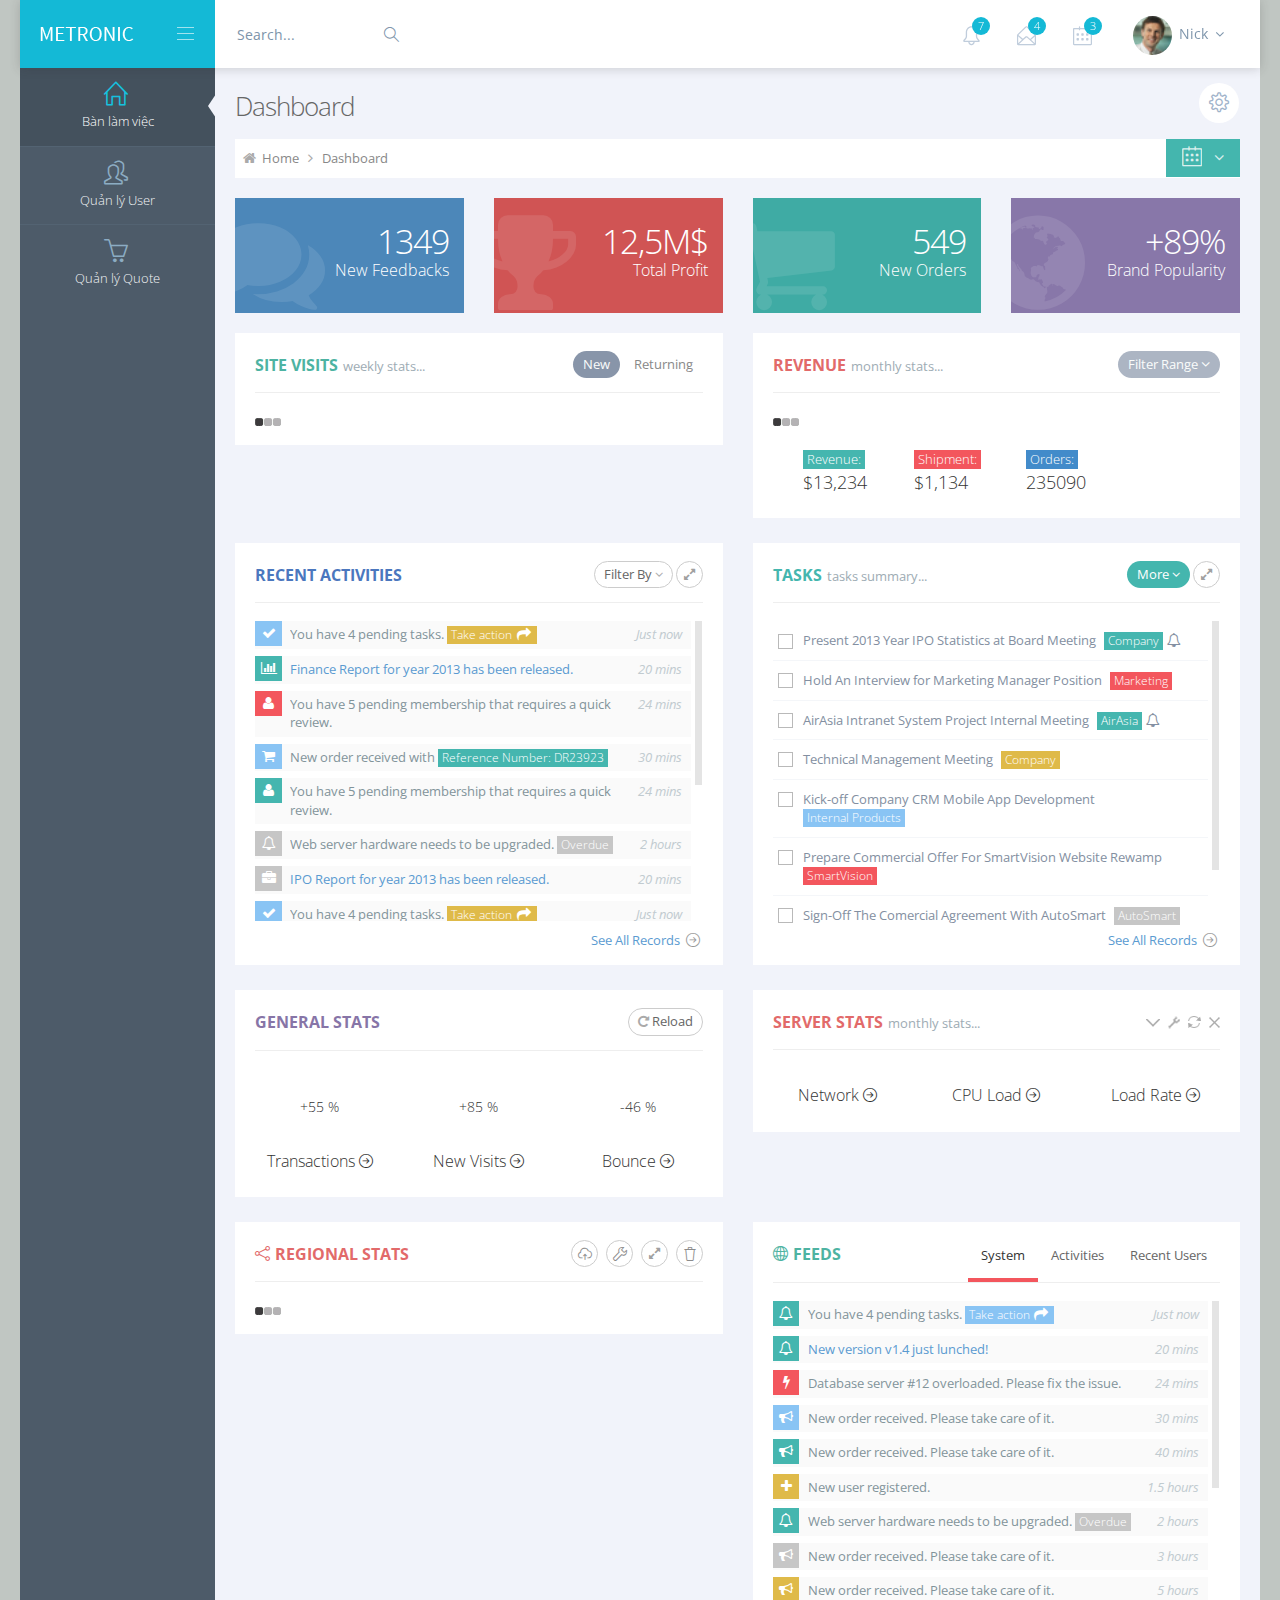
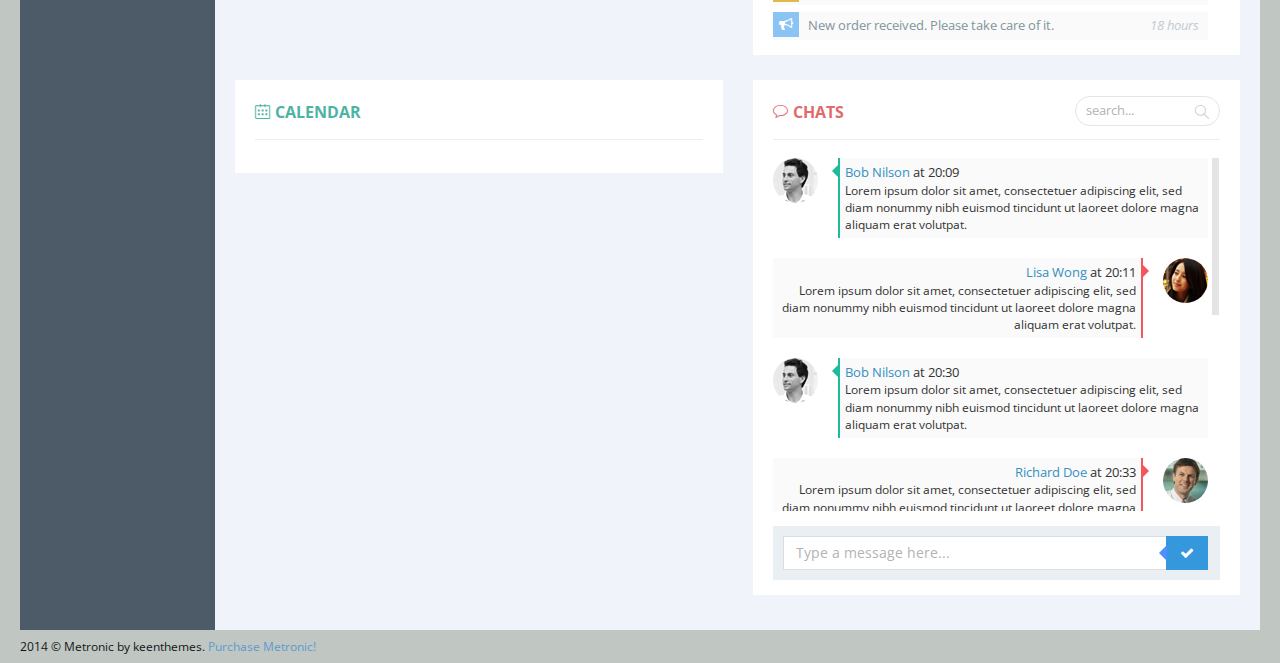
==== commit 35d21169: "update backend" ====
--- a/backend/index.html
+++ b/backend/index.html
@@ -539,646 +539,18 @@
 					</li>
 					<li>
 						<a href="javascript:;">
-						<i class="icon-basket"></i>
-						<span class="title">Quản lý đơn hàng</span>
+						<i class="icon-users"></i>
+						<span class="title">Quản lý User</span>
 						<span class="arrow "></span>
 						</a>
-						<ul class="sub-menu">
-							<li>
-								<a href="ecommerce_index.html">
-								<i class="icon-home"></i>
-								Bàn làm việc</a>
-							</li>
-							<li>
-								<a href="ecommerce_orders.html">
-								<i class="icon-basket"></i>
-								Orders</a>
-							</li>
-							<li>
-								<a href="ecommerce_orders_view.html">
-								<i class="icon-tag"></i>
-								Order View</a>
-							</li>
-							<li>
-								<a href="ecommerce_products.html">
-								<i class="icon-handbag"></i>
-								Products</a>
-							</li>
-							<li>
-								<a href="ecommerce_products_edit.html">
-								<i class="icon-pencil"></i>
-								Product Edit</a>
-							</li>
-						</ul>
 					</li>
 					<li>
 						<a href="javascript:;">
-						<i class="icon-rocket"></i>
-						<span class="title">Page Layouts</span>
+						<i class="icon-basket"></i>
+						<span class="title">Quản lý Quote</span>
 						<span class="arrow "></span>
 						</a>
-						<ul class="sub-menu">
-							<li>
-								<a href="layout_fontawesome_icons.html">
-								<span class="badge badge-roundless badge-danger">new</span>Layout with Fontawesome Icons</a>
-							</li>
-							<li>
-								<a href="layout_glyphicons.html">
-								Layout with Glyphicon</a>
-							</li>
-							<li>
-								<a href="layout_full_height_content.html">
-								<span class="badge badge-roundless badge-warning">new</span>Full Height Content</a>
-							</li>
-							<li>
-								<a href="layout_sidebar_reversed.html">
-								<span class="badge badge-roundless badge-warning">new</span>Right Sidebar Page</a>
-							</li>
-							<li>
-								<a href="layout_sidebar_fixed.html">
-								Sidebar Fixed Page</a>
-							</li>
-							<li>
-								<a href="layout_sidebar_closed.html">
-								Sidebar Closed Page</a>
-							</li>
-							<li>
-								<a href="layout_ajax.html">
-								Content Loading via Ajax</a>
-							</li>
-							<li>
-								<a href="layout_disabled_menu.html">
-								Disabled Menu Links</a>
-							</li>
-							<li>
-								<a href="layout_blank_page.html">
-								Blank Page</a>
-							</li>
-							<li>
-								<a href="layout_fluid_page.html">
-								Fluid Page</a>
-							</li>
-							<li>
-								<a href="layout_language_bar.html">
-								Language Switch Bar</a>
-							</li>
-						</ul>
-					</li>
-					<li>
-						<a href="javascript:;">
-						<i class="icon-diamond"></i>
-						<span class="title">UI Features</span>
-						<span class="arrow "></span>
-						</a>
-						<ul class="sub-menu">
-							<li>
-								<a href="ui_general.html">
-								General Components</a>
-							</li>
-							<li>
-								<a href="ui_buttons.html">
-								Buttons</a>
-							</li>
-							<li>
-								<a href="ui_icons.html">
-								<span class="badge badge-roundless badge-danger">new</span>Font Icons</a>
-							</li>
-							<li>
-								<a href="ui_colors.html">
-								Flat UI Colors</a>
-							</li>
-							<li>
-								<a href="ui_typography.html">
-								Typography</a>
-							</li>
-							<li>
-								<a href="ui_tabs_accordions_navs.html">
-								Tabs, Accordions & Navs</a>
-							</li>
-							<li>
-								<a href="ui_tree.html">
-								<span class="badge badge-roundless badge-danger">new</span>Tree View</a>
-							</li>
-							<li>
-								<a href="ui_page_progress_style_1.html">
-								<span class="badge badge-roundless badge-warning">new</span>Page Progress Bar</a>
-							</li>
-							<li>
-								<a href="ui_blockui.html">
-								Block UI</a>
-							</li>
-							<li>
-								<a href="ui_bootstrap_growl.html">
-								<span class="badge badge-roundless badge-warning">new</span>Bootstrap Growl Notifications</a>
-							</li>
-							<li>
-								<a href="ui_notific8.html">
-								Notific8 Notifications</a>
-							</li>
-							<li>
-								<a href="ui_toastr.html">
-								Toastr Notifications</a>
-							</li>
-							<li>
-								<a href="ui_alert_dialog_api.html">
-								<span class="badge badge-roundless badge-danger">new</span>Alerts & Dialogs API</a>
-							</li>
-							<li>
-								<a href="ui_session_timeout.html">
-								Session Timeout</a>
-							</li>
-							<li>
-								<a href="ui_idle_timeout.html">
-								User Idle Timeout</a>
-							</li>
-							<li>
-								<a href="ui_modals.html">
-								Modals</a>
-							</li>
-							<li>
-								<a href="ui_extended_modals.html">
-								Extended Modals</a>
-							</li>
-							<li>
-								<a href="ui_tiles.html">
-								Tiles</a>
-							</li>
-							<li>
-								<a href="ui_datepaginator.html">
-								<span class="badge badge-roundless badge-success">new</span>Date Paginator</a>
-							</li>
-							<li>
-								<a href="ui_nestable.html">
-								Nestable List</a>
-							</li>
-						</ul>
-					</li>
-					<li>
-						<a href="javascript:;">
-						<i class="icon-puzzle"></i>
-						<span class="title">UI Components</span>
-						<span class="arrow "></span>
-						</a>
-						<ul class="sub-menu">
-							<li>
-								<a href="components_pickers.html">
-								Date & Time Pickers</a>
-							</li>
-							<li>
-								<a href="components_context_menu.html">
-								Context Menu</a>
-							</li>
-							<li>
-								<a href="components_dropdowns.html">
-								Custom Dropdowns</a>
-							</li>
-							<li>
-								<a href="components_form_tools.html">
-								Form Widgets & Tools</a>
-							</li>
-							<li>
-								<a href="components_form_tools2.html">
-								Form Widgets & Tools 2</a>
-							</li>
-							<li>
-								<a href="components_editors.html">
-								Markdown & WYSIWYG Editors</a>
-							</li>
-							<li>
-								<a href="components_ion_sliders.html">
-								Ion Range Sliders</a>
-							</li>
-							<li>
-								<a href="components_noui_sliders.html">
-								NoUI Range Sliders</a>
-							</li>
-							<li>
-								<a href="components_jqueryui_sliders.html">
-								jQuery UI Sliders</a>
-							</li>
-							<li>
-								<a href="components_knob_dials.html">
-								Knob Circle Dials</a>
-							</li>
-						</ul>
-					</li>
-					<!-- BEGIN ANGULARJS LINK -->
-					<li class="tooltips" data-container="body" data-placement="right" data-html="true" data-original-title="AngularJS version demo">
-						<a href="angularjs" target="_blank">
-						<i class="icon-paper-plane"></i>
-						<span class="title">
-						AngularJS Version </span>
-						</a>
-					</li>
-					<!-- END ANGULARJS LINK -->
-					<li>
-						<a href="javascript:;">
-						<i class="icon-settings"></i>
-						<span class="title">Form Stuff</span>
-						<span class="arrow "></span>
-						</a>
-						<ul class="sub-menu">
-							<li>
-								<a href="form_controls_md.html">
-								<span class="badge badge-roundless badge-danger">new</span>Material Design<br>
-								Form Controls</a>
-							</li>
-							<li>
-								<a href="form_controls.html">
-								Bootstrap<br>
-								Form Controls</a>
-							</li>
-							<li>
-								<a href="form_icheck.html">
-								iCheck Controls</a>
-							</li>
-							<li>
-								<a href="form_layouts.html">
-								Form Layouts</a>
-							</li>
-							<li>
-								<a href="form_editable.html">
-								<span class="badge badge-roundless badge-warning">new</span>Form X-editable</a>
-							</li>
-							<li>
-								<a href="form_wizard.html">
-								Form Wizard</a>
-							</li>
-							<li>
-								<a href="form_validation.html">
-								Form Validation</a>
-							</li>
-							<li>
-								<a href="form_image_crop.html">
-								<span class="badge badge-roundless badge-danger">new</span>Image Cropping</a>
-							</li>
-							<li>
-								<a href="form_fileupload.html">
-								Multiple File Upload</a>
-							</li>
-							<li>
-								<a href="form_dropzone.html">
-								Dropzone File Upload</a>
-							</li>
-						</ul>
-					</li>
-					<li>
-						<a href="javascript:;">
-						<i class="icon-briefcase"></i>
-						<span class="title">Data Tables</span>
-						<span class="arrow "></span>
-						</a>
-						<ul class="sub-menu">
-							<li>
-								<a href="table_basic.html">
-								Basic Datatables</a>
-							</li>
-							<li>
-								<a href="table_tree.html">
-								Tree Datatables</a>
-							</li>
-							<li>
-								<a href="table_responsive.html">
-								Responsive Datatables</a>
-							</li>
-							<li>
-								<a href="table_managed.html">
-								Managed Datatables</a>
-							</li>
-							<li>
-								<a href="table_editable.html">
-								Editable Datatables</a>
-							</li>
-							<li>
-								<a href="table_advanced.html">
-								Advanced Datatables</a>
-							</li>
-							<li>
-								<a href="table_ajax.html">
-								Ajax Datatables</a>
-							</li>
-						</ul>
-					</li>
-					<li>
-						<a href="javascript:;">
-						<i class="icon-wallet"></i>
-						<span class="title">Portlets</span>
-						<span class="arrow "></span>
-						</a>
-						<ul class="sub-menu">
-							<li>
-								<a href="portlet_general.html">
-								General Portlets</a>
-							</li>
-							<li>
-								<a href="portlet_general2.html">
-								<span class="badge badge-roundless badge-danger">new</span>New Portlets #1</a>
-							</li>
-							<li>
-								<a href="portlet_general3.html">
-								<span class="badge badge-roundless badge-danger">new</span>New Portlets #2</a>
-							</li>
-							<li>
-								<a href="portlet_ajax.html">
-								Ajax Portlets</a>
-							</li>
-							<li>
-								<a href="portlet_draggable.html">
-								Draggable Portlets</a>
-							</li>
-						</ul>
-					</li>
-					<li>
-						<a href="javascript:;">
-						<i class="icon-bar-chart"></i>
-						<span class="title">Charts</span>
-						<span class="arrow "></span>
-						</a>
-						<ul class="sub-menu">
-							<li>
-								<a href="charts_amcharts.html">
-								amChart</a>
-							</li>
-							<li>
-								<a href="charts_flotcharts.html">
-								Flotchart</a>
-							</li>
-						</ul>
-					</li>
-					<li>
-						<a href="javascript:;">
-						<i class="icon-docs"></i>
-						<span class="title">Pages</span>
-						<span class="arrow "></span>
-						</a>
-						<ul class="sub-menu">
-							<li>
-								<a href="page_timeline.html">
-								<i class="icon-paper-plane"></i>
-								<span class="badge badge-warning">2</span>New Timeline</a>
-							</li>
-							<li>
-								<a href="extra_profile.html">
-								<i class="icon-user-following"></i>
-								<span class="badge badge-success badge-roundless">new</span>New User Profile</a>
-							</li>
-							<li>
-								<a href="page_todo.html">
-								<i class="icon-hourglass"></i>
-								<span class="badge badge-danger">4</span>Todo</a>
-							</li>
-							<li>
-								<a href="inbox.html">
-								<i class="icon-envelope"></i>
-								<span class="badge badge-danger">4</span>Inbox</a>
-							</li>
-							<li>
-								<a href="extra_faq.html">
-								<i class="icon-info"></i>
-								FAQ</a>
-							</li>
-							<li>
-								<a href="page_portfolio.html">
-								<i class="icon-feed"></i>
-								Portfolio</a>
-							</li>
-							<li>
-								<a href="page_coming_soon.html">
-								<i class="icon-flag"></i>
-								Coming Soon</a>
-							</li>
-							<li>
-								<a href="page_calendar.html">
-								<i class="icon-calendar"></i>
-								<span class="badge badge-danger">14</span>Calendar</a>
-							</li>
-							<li>
-								<a href="extra_invoice.html">
-								<i class="icon-flag"></i>
-								Invoice</a>
-							</li>
-							<li>
-								<a href="page_blog.html">
-								<i class="icon-speech"></i>
-								Blog</a>
-							</li>
-							<li>
-								<a href="page_blog_item.html">
-								<i class="icon-link"></i>
-								Blog Post</a>
-							</li>
-							<li>
-								<a href="page_news.html">
-								<i class="icon-eye"></i>
-								<span class="badge badge-success">9</span>News</a>
-							</li>
-							<li>
-								<a href="page_news_item.html">
-								<i class="icon-bell"></i>
-								News View</a>
-							</li>
-							<li>
-								<a href="page_timeline_old.html">
-								<i class="icon-paper-plane"></i>
-								<span class="badge badge-warning">2</span>Old Timeline</a>
-							</li>
-							<li>
-								<a href="extra_profile_old.html">
-								<i class="icon-user"></i>
-								Old User Profile</a>
-							</li>
-						</ul>
-					</li>
-					<li>
-						<a href="javascript:;">
-						<i class="icon-present"></i>
-						<span class="title">Extra</span>
-						<span class="arrow "></span>
-						</a>
-						<ul class="sub-menu">
-							<li>
-								<a href="page_about.html">
-								About Us</a>
-							</li>
-							<li>
-								<a href="page_contact.html">
-								Contact Us</a>
-							</li>
-							<li>
-								<a href="extra_search.html">
-								Search Results</a>
-							</li>
-							<li>
-								<a href="extra_pricing_table.html">
-								Pricing Tables</a>
-							</li>
-							<li>
-								<a href="extra_404_option1.html">
-								404 Page Option 1</a>
-							</li>
-							<li>
-								<a href="extra_404_option2.html">
-								404 Page Option 2</a>
-							</li>
-							<li>
-								<a href="extra_404_option3.html">
-								404 Page Option 3</a>
-							</li>
-							<li>
-								<a href="extra_500_option1.html">
-								500 Page Option 1</a>
-							</li>
-							<li>
-								<a href="extra_500_option2.html">
-								500 Page Option 2</a>
-							</li>
-						</ul>
-					</li>
-					<li>
-						<a href="javascript:;">
-						<i class="icon-folder"></i>
-						<span class="title">Multi Level Menu</span>
-						<span class="arrow "></span>
-						</a>
-						<ul class="sub-menu">
-							<li>
-								<a href="javascript:;">
-								<i class="icon-settings"></i> Item 1 <span class="arrow"></span>
-								</a>
-								<ul class="sub-menu">
-									<li>
-										<a href="javascript:;">
-										<i class="icon-user"></i>
-										Sample Link 1 <span class="arrow"></span>
-										</a>
-										<ul class="sub-menu">
-											<li>
-												<a href="#"><i class="icon-power"></i> Sample Link 1</a>
-											</li>
-											<li>
-												<a href="#"><i class="icon-paper-plane"></i> Sample Link 1</a>
-											</li>
-											<li>
-												<a href="#"><i class="icon-star"></i> Sample Link 1</a>
-											</li>
-										</ul>
-									</li>
-									<li>
-										<a href="#"><i class="icon-camera"></i> Sample Link 1</a>
-									</li>
-									<li>
-										<a href="#"><i class="icon-link"></i> Sample Link 2</a>
-									</li>
-									<li>
-										<a href="#"><i class="icon-pointer"></i> Sample Link 3</a>
-									</li>
-								</ul>
-							</li>
-							<li>
-								<a href="javascript:;">
-								<i class="icon-globe"></i> Item 2 <span class="arrow"></span>
-								</a>
-								<ul class="sub-menu">
-									<li>
-										<a href="#"><i class="icon-tag"></i> Sample Link 1</a>
-									</li>
-									<li>
-										<a href="#"><i class="icon-pencil"></i> Sample Link 1</a>
-									</li>
-									<li>
-										<a href="#"><i class="icon-graph"></i> Sample Link 1</a>
-									</li>
-								</ul>
-							</li>
-							<li>
-								<a href="#">
-								<i class="icon-bar-chart"></i>
-								Item 3 </a>
-							</li>
-						</ul>
-					</li>
-					<li>
-						<a href="javascript:;">
-						<i class="icon-user"></i>
-						<span class="title">Login Options</span>
-						<span class="arrow "></span>
-						</a>
-						<ul class="sub-menu">
-							<li>
-								<a href="login.html">
-								Login Form 1</a>
-							</li>
-							<li>
-								<a href="login_2.html">
-								Login Form 2</a>
-							</li>
-							<li>
-								<a href="login_3.html">
-								Login Form 3</a>
-							</li>
-							<li>
-								<a href="login_soft.html">
-								Login Form 4</a>
-							</li>
-							<li>
-								<a href="extra_lock.html">
-								Lock Screen 1</a>
-							</li>
-							<li>
-								<a href="extra_lock2.html">
-								Lock Screen 2</a>
-							</li>
-						</ul>
-					</li>
-					<li>
-						<a href="javascript:;">
-						<i class="icon-envelope-open"></i>
-						<span class="title">Email Templates</span>
-						<span class="arrow "></span>
-						</a>
-						<ul class="sub-menu">
-							<li>
-								<a href="email_template1/index.html">
-								New Email Template 1</a>
-							</li>
-							<li>
-								<a href="email_template2/index.html">
-								New Email Template 2</a>
-							</li>
-							<li>
-								<a href="email_template3/index.html">
-								New Email Template 3</a>
-							</li>
-							<li>
-								<a href="email_template4/index.html">
-								New Email Template 4</a>
-							</li>
-							<li>
-								<a href="email_newsletter.html">
-								Old Email Template 1</a>
-							</li>
-							<li>
-								<a href="email_system.html">
-								Old Email Template 2</a>
-							</li>
-						</ul>
-					</li>
-					<li class="last ">
-						<a href="javascript:;">
-						<i class="icon-pointer"></i>
-						<span class="title">Maps</span>
-						<span class="arrow "></span>
-						</a>
-						<ul class="sub-menu">
-							<li>
-								<a href="maps_google.html">
-								Google Maps</a>
-							</li>
-							<li>
-								<a href="maps_vector.html">
-								Vector Maps</a>
-							</li>
-						</ul>
+						
 					</li>
 				</ul>
 				<!-- END SIDEBAR MENU -->
